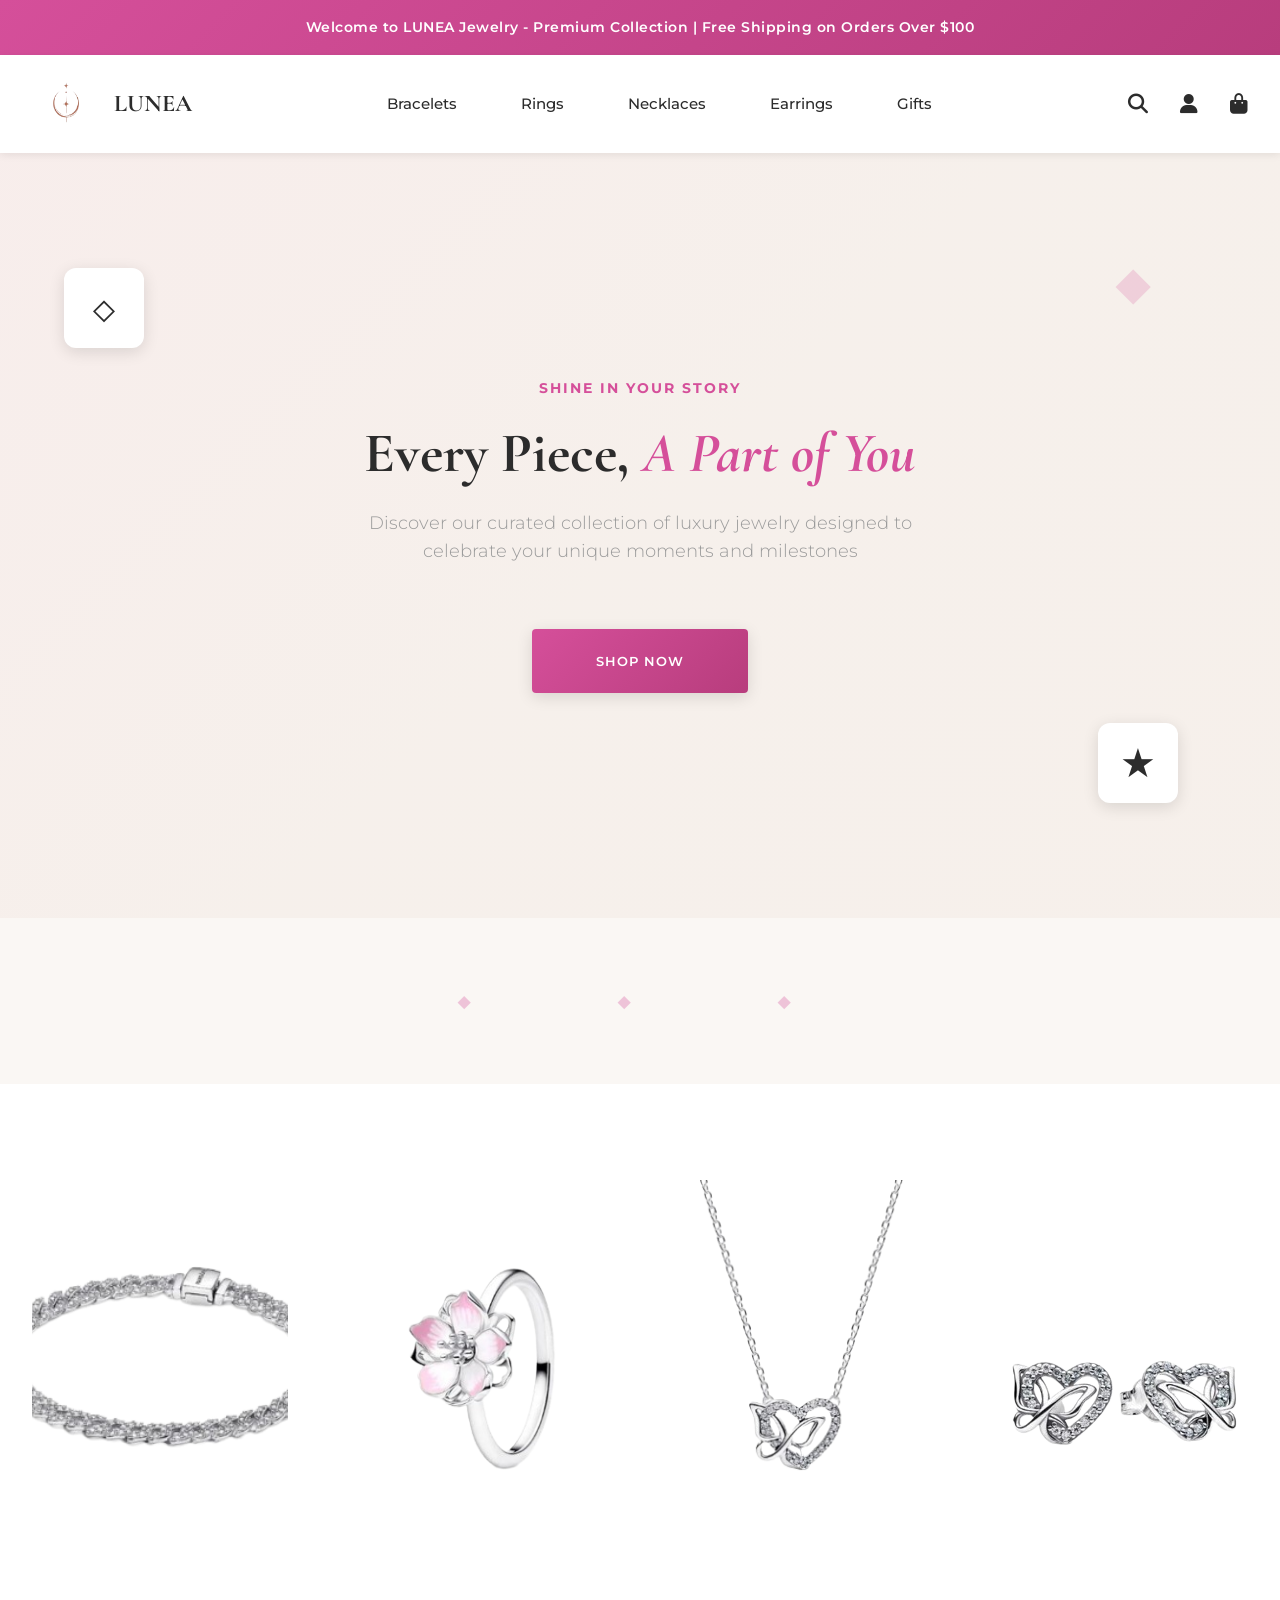
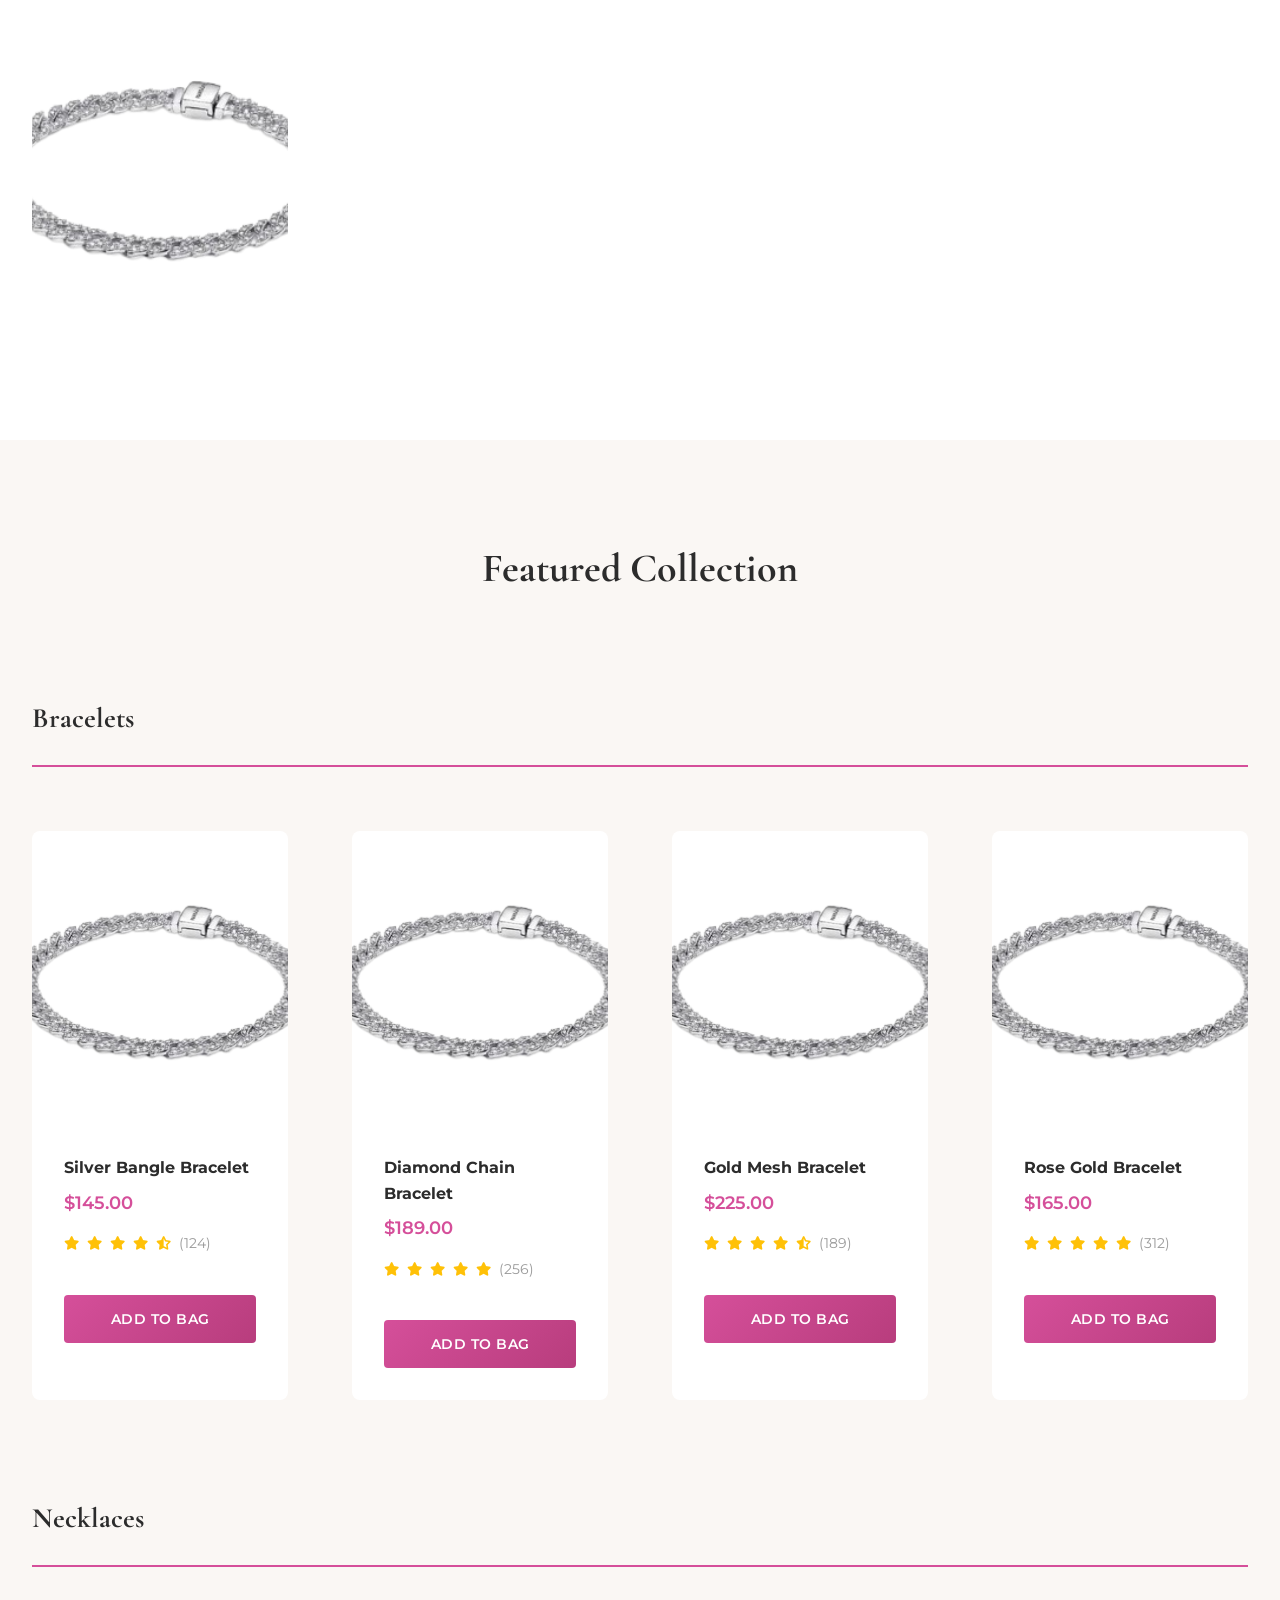
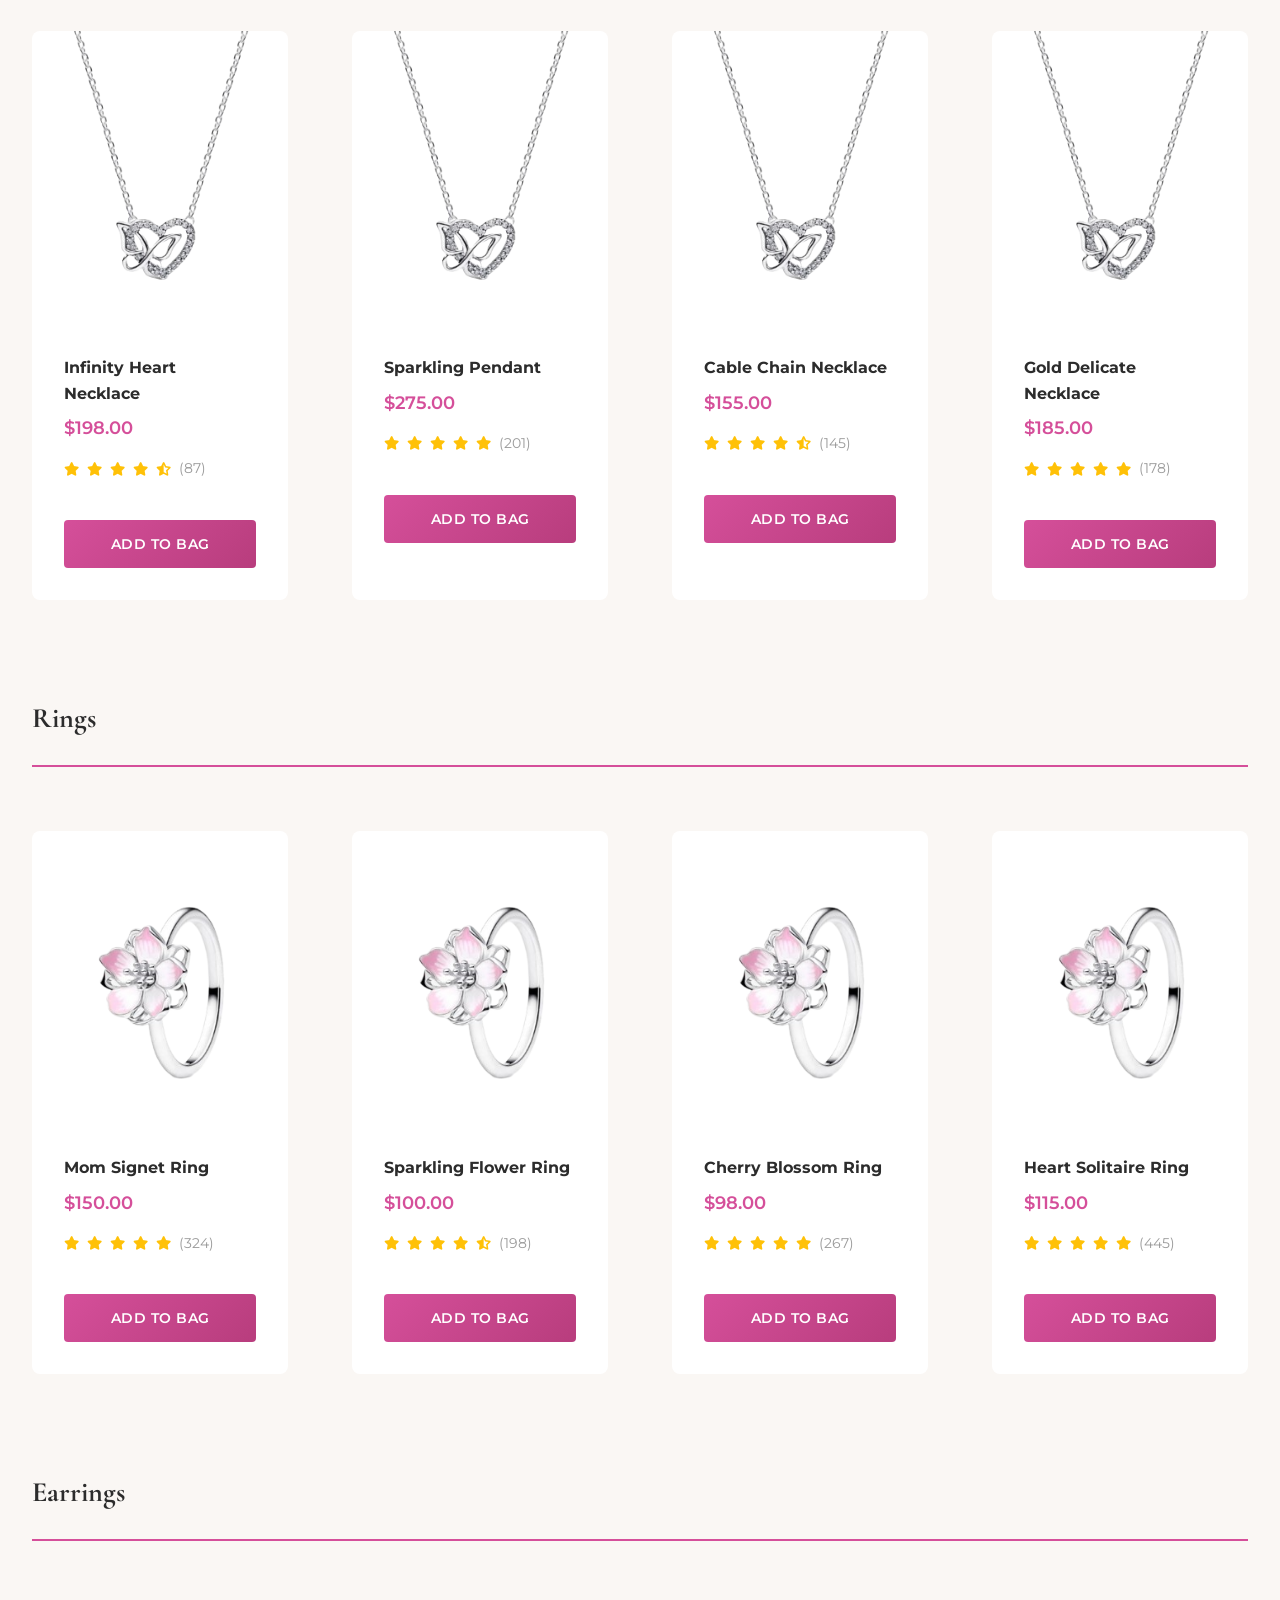
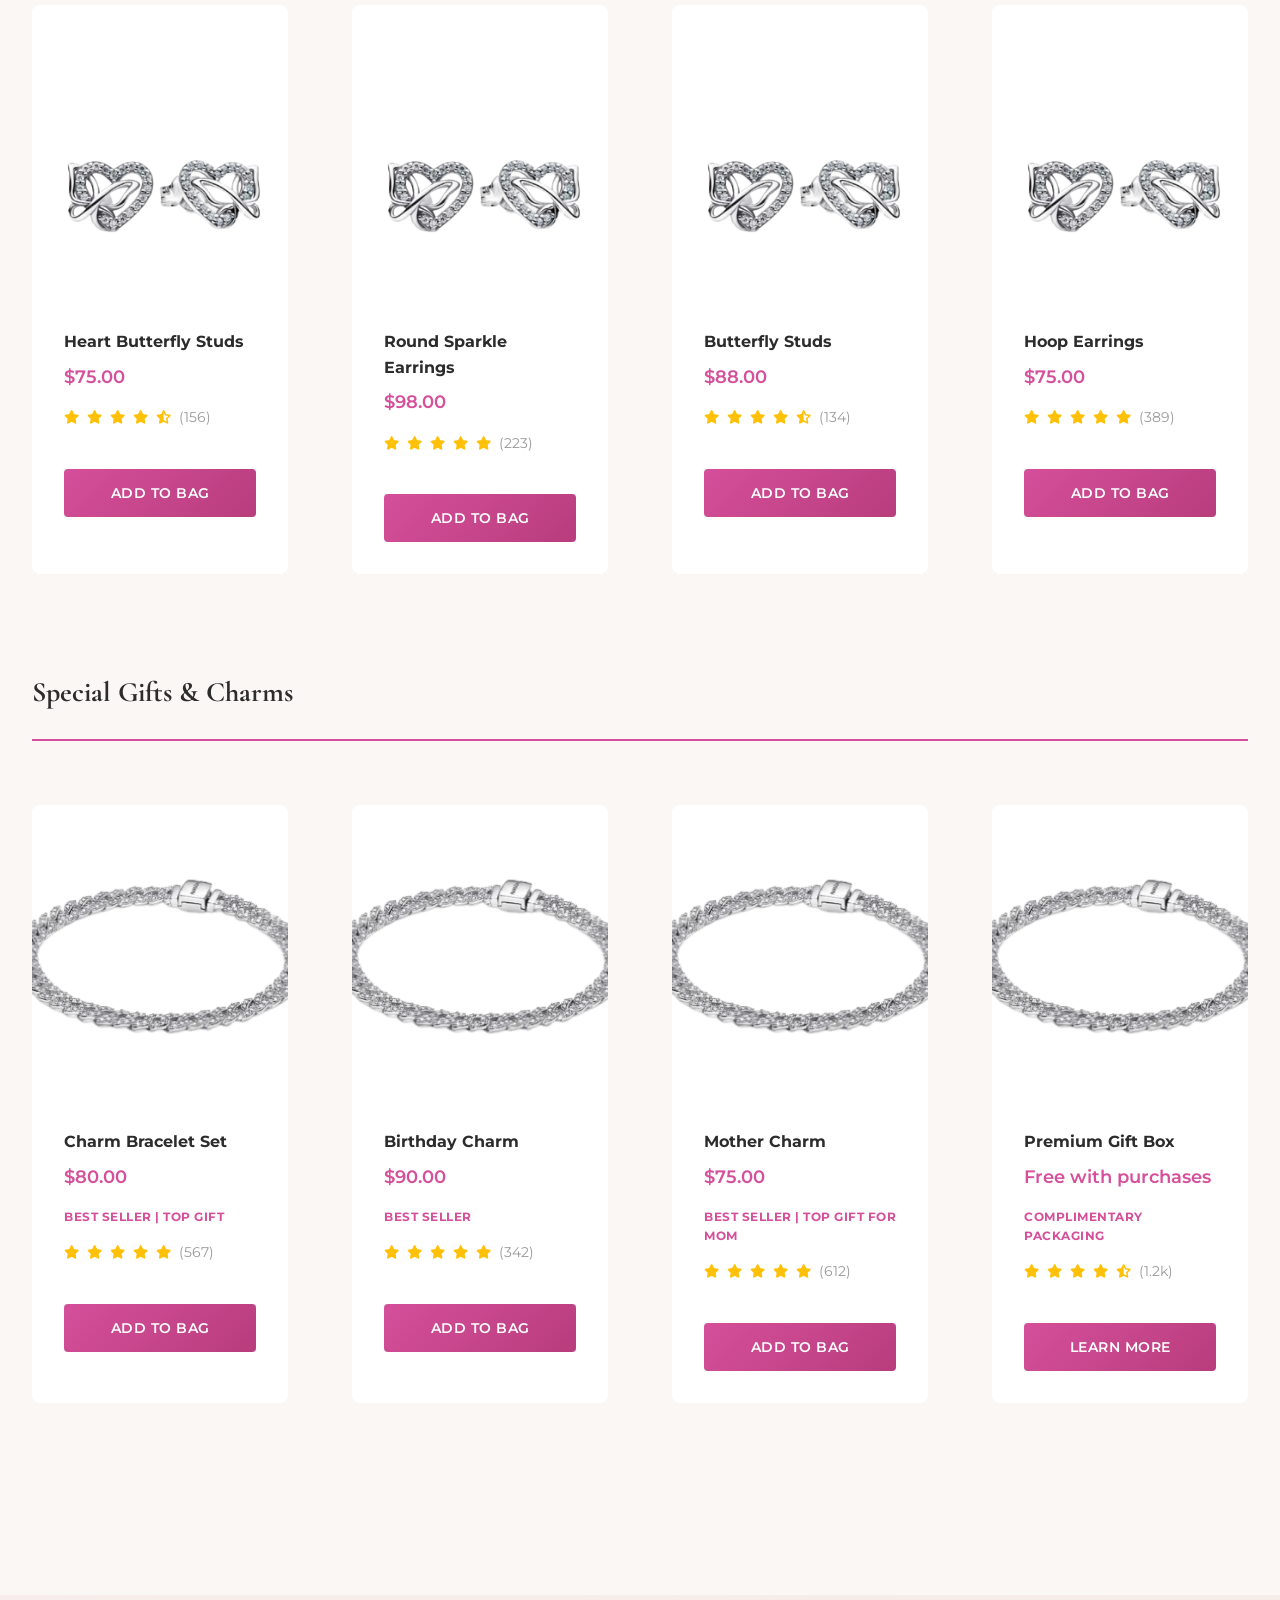
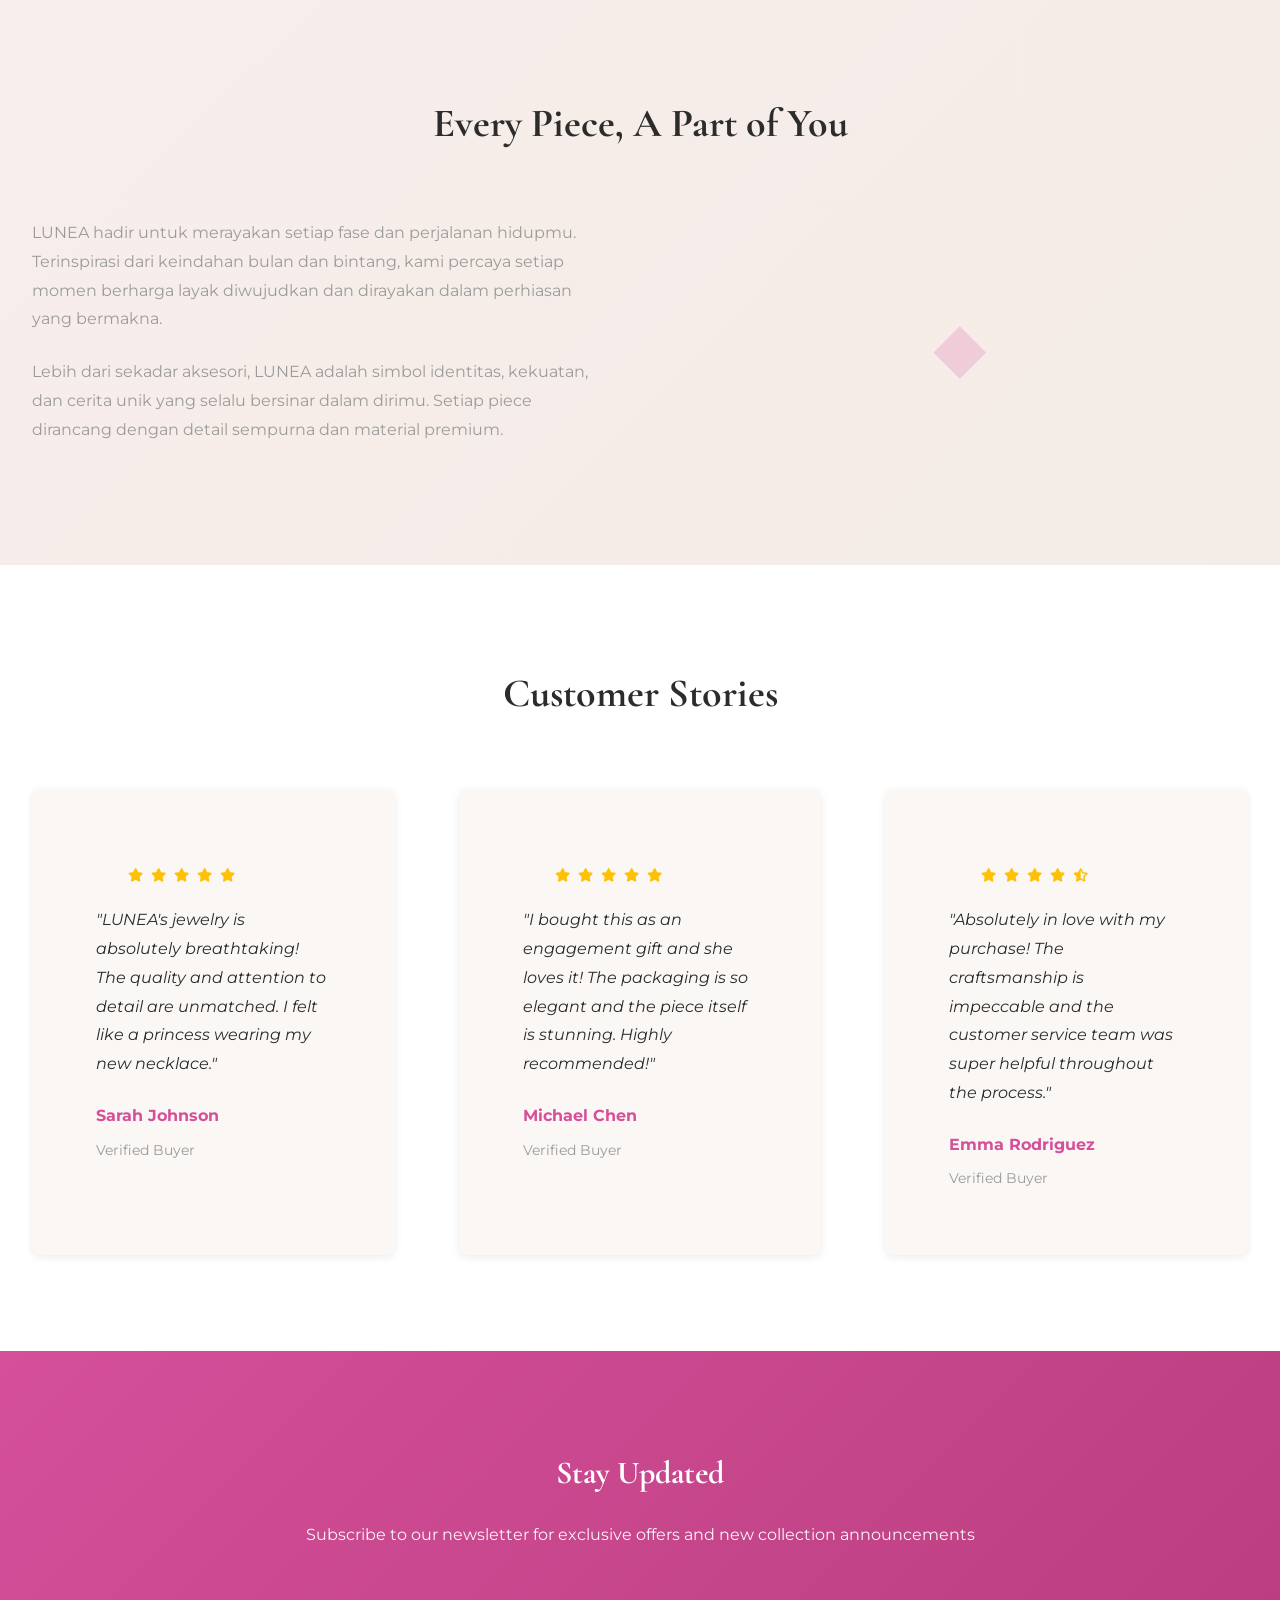
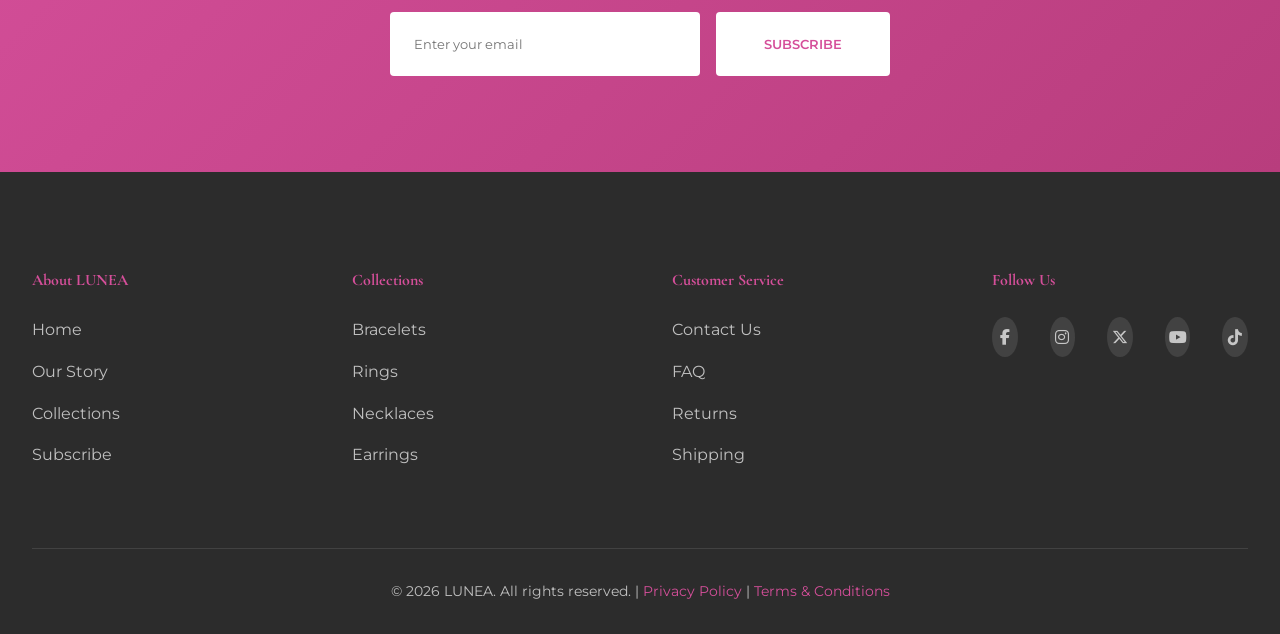
==== index.html @ 47da272c "Hi-fi 1" ====
<!DOCTYPE html>
<html lang="id">
<head>
    <meta charset="UTF-8">
    <meta name="viewport" content="width=device-width, initial-scale=1.0">
    <title>LUNEA Jewelry — Shine In Your Story</title>
    <meta name="description" content="LUNEA Jewelry - Luxury jewelry collection featuring bracelets, rings, necklaces, earrings, and gifts">
    
    <!-- Google Fonts -->
    <link rel="preconnect" href="https://fonts.googleapis.com">
    <link rel="preconnect" href="https://fonts.gstatic.com" crossorigin>
    <link href="https://fonts.googleapis.com/css2?family=Cormorant+Garamond:ital,wght@0,300;0,400;0,500;0,600;1,300;1,400&family=Montserrat:wght@300;400;500;600&display=swap" rel="stylesheet">
    
    <!-- Font Awesome Icons -->
    <link rel="stylesheet" href="https://cdnjs.cloudflare.com/ajax/libs/font-awesome/6.4.0/css/all.min.css">
    
    <!-- Main CSS -->
    <link rel="stylesheet" href="src/css/styles-advanced.css">
</head>
<body>
    <!-- ========== ANNOUNCEMENT BAR ========== -->
    <div class="announcement">
        <p>Welcome to LUNEA Jewelry - Premium Collection | Free Shipping on Orders Over $100</p>
    </div>

    <!-- ========== NAVIGATION ========== -->
    <nav class="navbar" id="navbar">
        <div class="navbar-container">
            <!-- Logo -->
            <div class="logo">
                <img src="src/assets/images/logo.png" alt="LUNEA Logo" style="height: 50px; width: auto;">
                <span>LUNEA</span>
            </div>

            <!-- Desktop Navigation -->
            <div class="nav-links">
                <a href="#bracelets">Bracelets</a>
                <a href="#rings">Rings</a>
                <a href="#necklaces">Necklaces</a>
                <a href="#earrings">Earrings</a>
                <a href="#gifts">Gifts</a>
            </div>

            <!-- Nav Icons -->
            <div class="nav-icons">
                <button class="icon-btn" title="Search"><i class="fas fa-search"></i></button>
                <button class="icon-btn" title="Account"><i class="fas fa-user"></i></button>
                <button class="icon-btn" title="Cart"><i class="fas fa-shopping-bag"></i></button>
            </div>

            <!-- Mobile Hamburger -->
            <button class="hamburger" id="hamburger">
                <span></span>
                <span></span>
                <span></span>
            </button>
        </div>
    </nav>

    <!-- Mobile Menu -->
    <nav class="mobile-menu" id="mobileMenu">
        <a href="#bracelets" class="mobile-link">
            Bracelets
            <span class="plus">+</span>
        </a>
        <a href="#rings" class="mobile-link">
            Rings
            <span class="plus">+</span>
        </a>
        <a href="#necklaces" class="mobile-link">
            Necklaces
            <span class="plus">+</span>
        </a>
        <a href="#earrings" class="mobile-link">
            Earrings
            <span class="plus">+</span>
        </a>
        <a href="#gifts" class="mobile-link">
            Gifts
            <span class="plus">+</span>
        </a>
    </nav>

    <!-- ========== HERO SECTION ========== -->
    <section class="hero" id="home">
        <div class="hero-bg"></div>
        
        <div class="hero-ornament">◆</div>
        
        <div class="hero-card hero-card-1">
            <div class="jewelry-icon">◇</div>
        </div>
        <div class="hero-card hero-card-2">
            <div class="jewelry-icon">★</div>
        </div>

        <div class="hero-content">
            <div class="hero-label">Shine In Your Story</div>
            <h1 class="hero-title">
                Every Piece, <em>A Part of You</em>
            </h1>
            <p class="hero-subtitle">
                Discover our curated collection of luxury jewelry designed to celebrate your unique moments and milestones
            </p>
            <button class="btn btn-hero" onclick="document.getElementById('featured').scrollIntoView({behavior: 'smooth'})">
                SHOP NOW
            </button>
        </div>
    </section>

    <div class="ornament-divider" aria-hidden="true">◆ &nbsp; ◆ &nbsp; ◆</div>

    <!-- ========== CATEGORIES SECTION ========== -->
    <section class="categories" id="categories">
        <div class="container">
            <div class="categories-grid">
                <!-- Bracelets -->
                <div class="category-card" id="bracelets">
                    <div class="category-image">
                        <img src="src/assets/images/bracelet.png" alt="Bracelets">
                    </div>
                    <div class="category-content">
                        <h2>Bracelets</h2>
                        <p>Elegant wrist jewelry</p>
                    </div>
                </div>

                <!-- Rings -->
                <div class="category-card" id="rings">
                    <div class="category-image">
                        <img src="src/assets/images/ring.png" alt="Rings">
                    </div>
                    <div class="category-content">
                        <h2>Rings</h2>
                        <p>Timeless finger jewelry</p>
                    </div>
                </div>

                <!-- Necklaces -->
                <div class="category-card" id="necklaces">
                    <div class="category-image">
                        <img src="src/assets/images/necklace.png" alt="Necklaces">
                    </div>
                    <div class="category-content">
                        <h2>Necklaces</h2>
                        <p>Statement neck pieces</p>
                    </div>
                </div>

                <!-- Earrings -->
                <div class="category-card" id="earrings">
                    <div class="category-image">
                        <img src="src/assets/images/earring.png" alt="Earrings">
                    </div>
                    <div class="category-content">
                        <h2>Earrings</h2>
                        <p>Delicate ear adornments</p>
                    </div>
                </div>

                <!-- Gifts -->
                <div class="category-card" id="gifts">
                    <div class="category-image">
                        <img src="src/assets/images/bracelet.png" alt="Gifts">
                    </div>
                    <div class="category-content">
                        <h2>Gifts</h2>
                        <p>Premium packaging</p>
                    </div>
                </div>
            </div>
        </div>
    </section>

    <!-- ========== FEATURED PRODUCTS ========== -->
    <section class="featured" id="featured">
        <div class="container">
            <h2 class="section-heading">Featured Collection</h2>

            <!-- Bracelets Grid -->
            <h3 class="collection-title">Bracelets</h3>
            <div class="products-grid">
                <div class="product-card">
                    <div class="product-image">
                        <img src="src/assets/images/bracelet.png" alt="Silver Bangle Bracelet">
                        <div class="product-overlay">
                            <button class="btn-overlay">Quick View</button>
                        </div>
                    </div>
                    <h3>Silver Bangle Bracelet</h3>
                    <p class="price">$145.00</p>
                    <div class="rating">
                        <i class="fas fa-star"></i>
                        <i class="fas fa-star"></i>
                        <i class="fas fa-star"></i>
                        <i class="fas fa-star"></i>
                        <i class="fas fa-star-half-alt"></i>
                        <span>(124)</span>
                    </div>
                    <button class="btn-add">Add to Bag</button>
                </div>

                <div class="product-card">
                    <div class="product-image">
                        <img src="src/assets/images/bracelet.png" alt="Diamond Chain Bracelet">
                        <div class="product-overlay">
                            <button class="btn-overlay">Quick View</button>
                        </div>
                    </div>
                    <h3>Diamond Chain Bracelet</h3>
                    <p class="price">$189.00</p>
                    <div class="rating">
                        <i class="fas fa-star"></i>
                        <i class="fas fa-star"></i>
                        <i class="fas fa-star"></i>
                        <i class="fas fa-star"></i>
                        <i class="fas fa-star"></i>
                        <span>(256)</span>
                    </div>
                    <button class="btn-add">Add to Bag</button>
                </div>

                <div class="product-card">
                    <div class="product-image">
                        <img src="src/assets/images/bracelet.png" alt="Gold Mesh Bracelet">
                        <div class="product-overlay">
                            <button class="btn-overlay">Quick View</button>
                        </div>
                    </div>
                    <h3>Gold Mesh Bracelet</h3>
                    <p class="price">$225.00</p>
                    <div class="rating">
                        <i class="fas fa-star"></i>
                        <i class="fas fa-star"></i>
                        <i class="fas fa-star"></i>
                        <i class="fas fa-star"></i>
                        <i class="fas fa-star-half-alt"></i>
                        <span>(189)</span>
                    </div>
                    <button class="btn-add">Add to Bag</button>
                </div>

                <div class="product-card">
                    <div class="product-image">
                        <img src="src/assets/images/bracelet.png" alt="Rose Gold Bracelet">
                        <div class="product-overlay">
                            <button class="btn-overlay">Quick View</button>
                        </div>
                    </div>
                    <h3>Rose Gold Bracelet</h3>
                    <p class="price">$165.00</p>
                    <div class="rating">
                        <i class="fas fa-star"></i>
                        <i class="fas fa-star"></i>
                        <i class="fas fa-star"></i>
                        <i class="fas fa-star"></i>
                        <i class="fas fa-star"></i>
                        <span>(312)</span>
                    </div>
                    <button class="btn-add">Add to Bag</button>
                </div>
            </div>

            <!-- Necklaces Grid -->
            <h3 class="collection-title">Necklaces</h3>
            <div class="products-grid">
                <div class="product-card">
                    <div class="product-image">
                        <img src="src/assets/images/necklace.png" alt="Infinity Heart Necklace">
                        <div class="product-overlay">
                            <button class="btn-overlay">Quick View</button>
                        </div>
                    </div>
                    <h3>Infinity Heart Necklace</h3>
                    <p class="price">$198.00</p>
                    <div class="rating">
                        <i class="fas fa-star"></i>
                        <i class="fas fa-star"></i>
                        <i class="fas fa-star"></i>
                        <i class="fas fa-star"></i>
                        <i class="fas fa-star-half-alt"></i>
                        <span>(87)</span>
                    </div>
                    <button class="btn-add">Add to Bag</button>
                </div>

                <div class="product-card">
                    <div class="product-image">
                        <img src="src/assets/images/necklace.png" alt="Sparkling Pendant Necklace">
                        <div class="product-overlay">
                            <button class="btn-overlay">Quick View</button>
                        </div>
                    </div>
                    <h3>Sparkling Pendant</h3>
                    <p class="price">$275.00</p>
                    <div class="rating">
                        <i class="fas fa-star"></i>
                        <i class="fas fa-star"></i>
                        <i class="fas fa-star"></i>
                        <i class="fas fa-star"></i>
                        <i class="fas fa-star"></i>
                        <span>(201)</span>
                    </div>
                    <button class="btn-add">Add to Bag</button>
                </div>

                <div class="product-card">
                    <div class="product-image">
                        <img src="src/assets/images/necklace.png" alt="Cable Chain Necklace">
                        <div class="product-overlay">
                            <button class="btn-overlay">Quick View</button>
                        </div>
                    </div>
                    <h3>Cable Chain Necklace</h3>
                    <p class="price">$155.00</p>
                    <div class="rating">
                        <i class="fas fa-star"></i>
                        <i class="fas fa-star"></i>
                        <i class="fas fa-star"></i>
                        <i class="fas fa-star"></i>
                        <i class="fas fa-star-half-alt"></i>
                        <span>(145)</span>
                    </div>
                    <button class="btn-add">Add to Bag</button>
                </div>

                <div class="product-card">
                    <div class="product-image">
                        <img src="src/assets/images/necklace.png" alt="Gold Delicate Necklace">
                        <div class="product-overlay">
                            <button class="btn-overlay">Quick View</button>
                        </div>
                    </div>
                    <h3>Gold Delicate Necklace</h3>
                    <p class="price">$185.00</p>
                    <div class="rating">
                        <i class="fas fa-star"></i>
                        <i class="fas fa-star"></i>
                        <i class="fas fa-star"></i>
                        <i class="fas fa-star"></i>
                        <i class="fas fa-star"></i>
                        <span>(178)</span>
                    </div>
                    <button class="btn-add">Add to Bag</button>
                </div>
            </div>

            <!-- Rings Grid -->
            <h3 class="collection-title">Rings</h3>
            <div class="products-grid">
                <div class="product-card">
                    <div class="product-image">
                        <img src="src/assets/images/ring.png" alt="Mom Signet Ring">
                        <div class="product-overlay">
                            <button class="btn-overlay">Quick View</button>
                        </div>
                    </div>
                    <h3>Mom Signet Ring</h3>
                    <p class="price">$150.00</p>
                    <div class="rating">
                        <i class="fas fa-star"></i>
                        <i class="fas fa-star"></i>
                        <i class="fas fa-star"></i>
                        <i class="fas fa-star"></i>
                        <i class="fas fa-star"></i>
                        <span>(324)</span>
                    </div>
                    <button class="btn-add">Add to Bag</button>
                </div>

                <div class="product-card">
                    <div class="product-image">
                        <img src="src/assets/images/ring.png" alt="Sparkling Flower Ring">
                        <div class="product-overlay">
                            <button class="btn-overlay">Quick View</button>
                        </div>
                    </div>
                    <h3>Sparkling Flower Ring</h3>
                    <p class="price">$100.00</p>
                    <div class="rating">
                        <i class="fas fa-star"></i>
                        <i class="fas fa-star"></i>
                        <i class="fas fa-star"></i>
                        <i class="fas fa-star"></i>
                        <i class="fas fa-star-half-alt"></i>
                        <span>(198)</span>
                    </div>
                    <button class="btn-add">Add to Bag</button>
                </div>

                <div class="product-card">
                    <div class="product-image">
                        <img src="src/assets/images/ring.png" alt="Cherry Blossom Ring">
                        <div class="product-overlay">
                            <button class="btn-overlay">Quick View</button>
                        </div>
                    </div>
                    <h3>Cherry Blossom Ring</h3>
                    <p class="price">$98.00</p>
                    <div class="rating">
                        <i class="fas fa-star"></i>
                        <i class="fas fa-star"></i>
                        <i class="fas fa-star"></i>
                        <i class="fas fa-star"></i>
                        <i class="fas fa-star"></i>
                        <span>(267)</span>
                    </div>
                    <button class="btn-add">Add to Bag</button>
                </div>

                <div class="product-card">
                    <div class="product-image">
                        <img src="src/assets/images/ring.png" alt="Heart Solitaire Ring">
                        <div class="product-overlay">
                            <button class="btn-overlay">Quick View</button>
                        </div>
                    </div>
                    <h3>Heart Solitaire Ring</h3>
                    <p class="price">$115.00</p>
                    <div class="rating">
                        <i class="fas fa-star"></i>
                        <i class="fas fa-star"></i>
                        <i class="fas fa-star"></i>
                        <i class="fas fa-star"></i>
                        <i class="fas fa-star"></i>
                        <span>(445)</span>
                    </div>
                    <button class="btn-add">Add to Bag</button>
                </div>
            </div>

            <!-- Earrings Grid -->
            <h3 class="collection-title">Earrings</h3>
            <div class="products-grid">
                <div class="product-card">
                    <div class="product-image">
                        <img src="src/assets/images/earring.png" alt="Heart Butterfly Studs">
                        <div class="product-overlay">
                            <button class="btn-overlay">Quick View</button>
                        </div>
                    </div>
                    <h3>Heart Butterfly Studs</h3>
                    <p class="price">$75.00</p>
                    <div class="rating">
                        <i class="fas fa-star"></i>
                        <i class="fas fa-star"></i>
                        <i class="fas fa-star"></i>
                        <i class="fas fa-star"></i>
                        <i class="fas fa-star-half-alt"></i>
                        <span>(156)</span>
                    </div>
                    <button class="btn-add">Add to Bag</button>
                </div>

                <div class="product-card">
                    <div class="product-image">
                        <img src="src/assets/images/earring.png" alt="Round Sparkle Earrings">
                        <div class="product-overlay">
                            <button class="btn-overlay">Quick View</button>
                        </div>
                    </div>
                    <h3>Round Sparkle Earrings</h3>
                    <p class="price">$98.00</p>
                    <div class="rating">
                        <i class="fas fa-star"></i>
                        <i class="fas fa-star"></i>
                        <i class="fas fa-star"></i>
                        <i class="fas fa-star"></i>
                        <i class="fas fa-star"></i>
                        <span>(223)</span>
                    </div>
                    <button class="btn-add">Add to Bag</button>
                </div>

                <div class="product-card">
                    <div class="product-image">
                        <img src="src/assets/images/earring.png" alt="Butterfly Studs">
                        <div class="product-overlay">
                            <button class="btn-overlay">Quick View</button>
                        </div>
                    </div>
                    <h3>Butterfly Studs</h3>
                    <p class="price">$88.00</p>
                    <div class="rating">
                        <i class="fas fa-star"></i>
                        <i class="fas fa-star"></i>
                        <i class="fas fa-star"></i>
                        <i class="fas fa-star"></i>
                        <i class="fas fa-star-half-alt"></i>
                        <span>(134)</span>
                    </div>
                    <button class="btn-add">Add to Bag</button>
                </div>

                <div class="product-card">
                    <div class="product-image">
                        <img src="src/assets/images/earring.png" alt="Hoop Earrings">
                        <div class="product-overlay">
                            <button class="btn-overlay">Quick View</button>
                        </div>
                    </div>
                    <h3>Hoop Earrings</h3>
                    <p class="price">$75.00</p>
                    <div class="rating">
                        <i class="fas fa-star"></i>
                        <i class="fas fa-star"></i>
                        <i class="fas fa-star"></i>
                        <i class="fas fa-star"></i>
                        <i class="fas fa-star"></i>
                        <span>(389)</span>
                    </div>
                    <button class="btn-add">Add to Bag</button>
                </div>
            </div>

            <!-- Gifts Grid -->
            <h3 class="collection-title">Special Gifts & Charms</h3>
            <div class="products-grid">
                <div class="product-card">
                    <div class="product-image">
                        <img src="src/assets/images/bracelet.png" alt="Charm Bracelet Set">
                        <div class="product-overlay">
                            <button class="btn-overlay">Quick View</button>
                        </div>
                    </div>
                    <h3>Charm Bracelet Set</h3>
                    <p class="price">$80.00</p>
                    <p class="tag">BEST SELLER | TOP GIFT</p>
                    <div class="rating">
                        <i class="fas fa-star"></i>
                        <i class="fas fa-star"></i>
                        <i class="fas fa-star"></i>
                        <i class="fas fa-star"></i>
                        <i class="fas fa-star"></i>
                        <span>(567)</span>
                    </div>
                    <button class="btn-add">Add to Bag</button>
                </div>

                <div class="product-card">
                    <div class="product-image">
                        <img src="src/assets/images/bracelet.png" alt="Birthday Charm">
                        <div class="product-overlay">
                            <button class="btn-overlay">Quick View</button>
                        </div>
                    </div>
                    <h3>Birthday Charm</h3>
                    <p class="price">$90.00</p>
                    <p class="tag">BEST SELLER</p>
                    <div class="rating">
                        <i class="fas fa-star"></i>
                        <i class="fas fa-star"></i>
                        <i class="fas fa-star"></i>
                        <i class="fas fa-star"></i>
                        <i class="fas fa-star"></i>
                        <span>(342)</span>
                    </div>
                    <button class="btn-add">Add to Bag</button>
                </div>

                <div class="product-card">
                    <div class="product-image">
                        <img src="src/assets/images/bracelet.png" alt="Mother Charm">
                        <div class="product-overlay">
                            <button class="btn-overlay">Quick View</button>
                        </div>
                    </div>
                    <h3>Mother Charm</h3>
                    <p class="price">$75.00</p>
                    <p class="tag">BEST SELLER | TOP GIFT FOR MOM</p>
                    <div class="rating">
                        <i class="fas fa-star"></i>
                        <i class="fas fa-star"></i>
                        <i class="fas fa-star"></i>
                        <i class="fas fa-star"></i>
                        <i class="fas fa-star"></i>
                        <span>(612)</span>
                    </div>
                    <button class="btn-add">Add to Bag</button>
                </div>

                <div class="product-card">
                    <div class="product-image">
                        <img src="src/assets/images/bracelet.png" alt="Premium Gift Box">
                        <div class="product-overlay">
                            <button class="btn-overlay">Quick View</button>
                        </div>
                    </div>
                    <h3>Premium Gift Box</h3>
                    <p class="price">Free with purchases</p>
                    <p class="tag">COMPLIMENTARY PACKAGING</p>
                    <div class="rating">
                        <i class="fas fa-star"></i>
                        <i class="fas fa-star"></i>
                        <i class="fas fa-star"></i>
                        <i class="fas fa-star"></i>
                        <i class="fas fa-star-half-alt"></i>
                        <span>(1.2k)</span>
                    </div>
                    <button class="btn-add">Learn More</button>
                </div>
            </div>
        </div>
    </section>

    <!-- ========== BRAND STORY ========== -->
    <section class="brand-story">
        <div class="container">
            <h2>Every Piece, A Part of You</h2>
            <div class="story-grid">
                <div class="story-text">
                    <p>LUNEA hadir untuk merayakan setiap fase dan perjalanan hidupmu. Terinspirasi dari keindahan bulan dan bintang, kami percaya setiap momen berharga layak diwujudkan dan dirayakan dalam perhiasan yang bermakna.</p>
                    <p>Lebih dari sekadar aksesori, LUNEA adalah simbol identitas, kekuatan, dan cerita unik yang selalu bersinar dalam dirimu. Setiap piece dirancang dengan detail sempurna dan material premium.</p>
                </div>
                <div class="story-visual">
                    <div class="ornament">◆</div>
                </div>
            </div>
        </div>
    </section>

    <!-- ========== TESTIMONIALS ========== -->
    <section class="testimonials">
        <div class="container">
            <h2>Customer Stories</h2>
            <div class="testimonials-grid">
                <div class="testimonial">
                    <div class="rating">
                        <i class="fas fa-star"></i>
                        <i class="fas fa-star"></i>
                        <i class="fas fa-star"></i>
                        <i class="fas fa-star"></i>
                        <i class="fas fa-star"></i>
                    </div>
                    <p>"LUNEA's jewelry is absolutely breathtaking! The quality and attention to detail are unmatched. I felt like a princess wearing my new necklace."</p>
                    <h4>Sarah Johnson</h4>
                    <span>Verified Buyer</span>
                </div>

                <div class="testimonial">
                    <div class="rating">
                        <i class="fas fa-star"></i>
                        <i class="fas fa-star"></i>
                        <i class="fas fa-star"></i>
                        <i class="fas fa-star"></i>
                        <i class="fas fa-star"></i>
                    </div>
                    <p>"I bought this as an engagement gift and she loves it! The packaging is so elegant and the piece itself is stunning. Highly recommended!"</p>
                    <h4>Michael Chen</h4>
                    <span>Verified Buyer</span>
                </div>

                <div class="testimonial">
                    <div class="rating">
                        <i class="fas fa-star"></i>
                        <i class="fas fa-star"></i>
                        <i class="fas fa-star"></i>
                        <i class="fas fa-star"></i>
                        <i class="fas fa-star-half-alt"></i>
                    </div>
                    <p>"Absolutely in love with my purchase! The craftsmanship is impeccable and the customer service team was super helpful throughout the process."</p>
                    <h4>Emma Rodriguez</h4>
                    <span>Verified Buyer</span>
                </div>
            </div>
        </div>
    </section>

    <!-- ========== NEWSLETTER ========== -->
    <section class="newsletter" id="newsletter">
        <div class="container">
            <h2>Stay Updated</h2>
            <p>Subscribe to our newsletter for exclusive offers and new collection announcements</p>
            <form class="newsletter-form" id="newsletterForm">
                <input type="email" placeholder="Enter your email" required>
                <button type="submit" class="btn btn-newsletter">Subscribe</button>
            </form>
        </div>
    </section>

    <!-- ========== FOOTER ========== -->
    <footer>
        <div class="container">
            <div class="footer-grid">
                <div class="footer-col">
                    <h4>About LUNEA</h4>
                    <ul>
                        <li><a href="#home">Home</a></li>
                        <li><a href="#story">Our Story</a></li>
                        <li><a href="#featured">Collections</a></li>
                        <li><a href="#newsletter">Subscribe</a></li>
                    </ul>
                </div>

                <div class="footer-col">
                    <h4>Collections</h4>
                    <ul>
                        <li><a href="#bracelets">Bracelets</a></li>
                        <li><a href="#rings">Rings</a></li>
                        <li><a href="#necklaces">Necklaces</a></li>
                        <li><a href="#earrings">Earrings</a></li>
                    </ul>
                </div>

                <div class="footer-col">
                    <h4>Customer Service</h4>
                    <ul>
                        <li><a href="#">Contact Us</a></li>
                        <li><a href="#">FAQ</a></li>
                        <li><a href="#">Returns</a></li>
                        <li><a href="#">Shipping</a></li>
                    </ul>
                </div>

                <div class="footer-col">
                    <h4>Follow Us</h4>
                    <div class="social-links">
                        <a href="https://facebook.com" target="_blank" title="Facebook"><i class="fab fa-facebook-f"></i></a>
                        <a href="https://instagram.com" target="_blank" title="Instagram"><i class="fab fa-instagram"></i></a>
                        <a href="https://twitter.com" target="_blank" title="Twitter"><i class="fab fa-x-twitter"></i></a>
                        <a href="https://youtube.com" target="_blank" title="YouTube"><i class="fab fa-youtube"></i></a>
                        <a href="https://tiktok.com" target="_blank" title="TikTok"><i class="fab fa-tiktok"></i></a>
                    </div>
                </div>
            </div>

            <div class="footer-bottom">
                <p>&copy; 2026 LUNEA. All rights reserved. | <a href="#">Privacy Policy</a> | <a href="#">Terms & Conditions</a></p>
            </div>
        </div>
    </footer>

    <!-- Toast Notification -->
    <div class="toast" id="toast"></div>

    <!-- JavaScript -->
    <script src="src/js/main-advanced.js"></script>
</body>
</html>
---- src/css/styles-advanced.css ----
/* ============================================================
   LUNEA JEWELRY - ADVANCED RESPONSIVE STYLES
   Modern Luxury E-Commerce Design
   ============================================================ */

/* ========== CSS VARIABLES ========== */
:root {
    /* Colors - LUNEA Brand */
    --rose: #D54F9A;
    --rose-light: #F2D7D8;
    --rose-dark: #B83D7D;
    --beige: #E6D4C8;
    --charcoal: #2C2C2C;
    --light: #FAF7F4;
    --white: #FFFFFF;
    --gray: #9B9B9B;
    --gray-light: #E8E8E8;
    
    /* Typography */
    --font-serif: 'Cormorant Garamond', serif;
    --font-sans: 'Montserrat', sans-serif;
    
    /* Spacing */
    --spacing-xs: 0.5rem;
    --spacing-sm: 1rem;
    --spacing-md: 1.5rem;
    --spacing-lg: 2rem;
    --spacing-xl: 3rem;
    --spacing-2xl: 4rem;
    --spacing-3xl: 6rem;
    
    /* Shadows */
    --shadow-sm: 0 2px 8px rgba(0,0,0,0.08);
    --shadow-md: 0 4px 16px rgba(0,0,0,0.12);
    --shadow-lg: 0 8px 24px rgba(0,0,0,0.15);
    
    /* Transitions */
    --transition: 0.3s ease-out;
}

/* ========== RESET & BASE ========== */
*, *::before, *::after {
    box-sizing: border-box;
    margin: 0;
    padding: 0;
}

html {
    scroll-behavior: smooth;
}

body {
    font-family: var(--font-sans);
    color: var(--charcoal);
    background: var(--light);
    line-height: 1.6;
}

img {
    display: block;
    width: 100%;
    height: 100%;
    object-fit: cover;
}

a {
    text-decoration: none;
    color: inherit;
    transition: color var(--transition);
}

ul {
    list-style: none;
}

button {
    cursor: pointer;
    border: none;
    font-family: inherit;
}

/* ========== ANNOUNCEMENT BAR ========== */
.announcement {
    background: linear-gradient(135deg, var(--rose) 0%, var(--rose-dark) 100%);
    color: var(--white);
    text-align: center;
    padding: var(--spacing-sm);
    font-size: 0.9rem;
    font-weight: 600;
    letter-spacing: 0.5px;
}

/* ========== NAVIGATION ========== */
.navbar {
    background: var(--white);
    box-shadow: var(--shadow-sm);
    position: sticky;
    top: 0;
    z-index: 1000;
    padding: var(--spacing-md) 0;
}

.navbar.scrolled {
    box-shadow: var(--shadow-md);
}

.navbar-container {
    max-width: 1400px;
    margin: 0 auto;
    padding: 0 var(--spacing-lg);
    display: flex;
    justify-content: space-between;
    align-items: center;
}

/* Logo */
.logo {
    display: flex;
    align-items: center;
    gap: var(--spacing-sm);
    font-family: var(--font-serif);
    font-size: 1.5rem;
    font-weight: 700;
    color: var(--charcoal);
}

.logo-icon {
    width: 32px;
    height: 32px;
    color: var(--rose);
}

/* Desktop Nav */
.nav-links {
    display: flex;
    gap: var(--spacing-2xl);
}

.nav-links a {
    font-size: 0.95rem;
    font-weight: 500;
    color: var(--charcoal);
    position: relative;
}

.nav-links a::after {
    content: '';
    position: absolute;
    bottom: -5px;
    left: 0;
    width: 0;
    height: 2px;
    background: var(--rose);
    transition: width var(--transition);
}

.nav-links a:hover {
    color: var(--rose-dark);
}

.nav-links a:hover::after {
    width: 100%;
}

/* Icons */
.nav-icons {
    display: flex;
    gap: var(--spacing-lg);
}

.icon-btn {
    background: none;
    color: var(--charcoal);
    font-size: 1.25rem;
    transition: color var(--transition);
}

.icon-btn:hover {
    color: var(--rose-dark);
}

/* Hamburger */
.hamburger {
    display: none;
    flex-direction: column;
    background: none;
    gap: 6px;
    width: 24px;
}

.hamburger span {
    width: 24px;
    height: 2px;
    background: var(--charcoal);
    transition: all var(--transition);
}

.hamburger.open span:nth-child(1) {
    transform: translateY(6.5px) rotate(45deg);
}

.hamburger.open span:nth-child(2) {
    opacity: 0;
}

.hamburger.open span:nth-child(3) {
    transform: translateY(-6.5px) rotate(-45deg);
}

/* Mobile Menu */
.mobile-menu {
    display: none;
    position: fixed;
    top: 60px;
    right: 0;
    width: 250px;
    background: var(--white);
    box-shadow: var(--shadow-lg);
    flex-direction: column;
    gap: 0;
    transform: translateX(100%);
    transition: transform var(--transition);
    z-index: 999;
}

.mobile-menu.open {
    transform: translateX(0);
}

.mobile-link {
    display: flex;
    justify-content: space-between;
    padding: var(--spacing-md) var(--spacing-lg);
    border-bottom: 1px solid var(--gray-light);
    font-weight: 500;
    transition: background var(--transition);
}

.mobile-link:hover {
    background: var(--rose-light);
    color: var(--rose-dark);
}

.plus {
    font-size: 1.5rem;
    color: var(--rose);
}

/* ========== HERO SECTION ========== */
.hero {
    position: relative;
    min-height: 85vh;
    display: flex;
    align-items: center;
    justify-content: center;
    overflow: hidden;
    padding: var(--spacing-2xl) var(--spacing-lg);
}

.hero-bg {
    position: absolute;
    inset: 0;
    background: linear-gradient(135deg, 
        rgba(242, 215, 216, 0.3) 0%,
        rgba(230, 212, 200, 0.2) 50%,
        rgba(212, 175, 154, 0.1) 100%);
    z-index: 0;
}

.hero-ornament {
    position: absolute;
    top: 10%;
    right: 10%;
    font-size: 4rem;
    color: var(--rose);
    opacity: 0.2;
    animation: float 6s ease-in-out infinite;
}

/* Floating Cards */
.hero-card {
    position: absolute;
    width: 80px;
    height: 80px;
    background: var(--white);
    border-radius: 12px;
    box-shadow: var(--shadow-md);
    display: flex;
    align-items: center;
    justify-content: center;
    animation: floatCard 4s ease-in-out infinite;
}

.hero-card-1 {
    top: 15%;
    left: 5%;
    animation-delay: 0s;
}

.hero-card-2 {
    bottom: 15%;
    right: 8%;
    animation-delay: 1s;
}

.jewelry-icon {
    font-size: 2.5rem;
}

@keyframes floatCard {
    0%, 100% { transform: translateY(0px); }
    50% { transform: translateY(-20px); }
}

@keyframes float {
    0%, 100% { transform: rotate(0deg); }
    50% { transform: rotate(10deg); }
}

.hero-content {
    position: relative;
    z-index: 1;
    text-align: center;
    max-width: 600px;
    animation: fadeInUp 0.8s ease-out;
}

@keyframes fadeInUp {
    from {
        opacity: 0;
        transform: translateY(30px);
    }
    to {
        opacity: 1;
        transform: translateY(0);
    }
}

.hero-label {
    font-size: 0.85rem;
    font-weight: 700;
    letter-spacing: 2px;
    text-transform: uppercase;
    color: var(--rose);
    margin-bottom: var(--spacing-md);
}

.hero-title {
    font-family: var(--font-serif);
    font-size: 3.5rem;
    font-weight: 700;
    color: var(--charcoal);
    margin-bottom: var(--spacing-md);
    line-height: 1.1;
}

.hero-title em {
    font-style: italic;
    color: var(--rose);
}

.hero-subtitle {
    font-size: 1.1rem;
    color: var(--gray);
    margin-bottom: var(--spacing-2xl);
    font-weight: 300;
}

.btn-hero {
    background: linear-gradient(135deg, var(--rose) 0%, var(--rose-dark) 100%);
    color: var(--white);
    padding: var(--spacing-md) var(--spacing-2xl);
    border-radius: 4px;
    font-weight: 600;
    text-transform: uppercase;
    letter-spacing: 1px;
    box-shadow: var(--shadow-md);
    transition: all var(--transition);
}

.btn-hero:hover {
    transform: translateY(-3px);
    box-shadow: var(--shadow-lg);
}

/* Divider */
.ornament-divider {
    text-align: center;
    font-size: 1.5rem;
    color: var(--rose);
    opacity: 0.3;
    padding: var(--spacing-2xl);
    letter-spacing: var(--spacing-lg);
}

/* ========== CONTAINER ========== */
.container {
    max-width: 1400px;
    margin: 0 auto;
    padding: 0 var(--spacing-lg);
}

/* ========== CATEGORIES ========== */
.categories {
    background: var(--white);
    padding: var(--spacing-3xl) 0;
}

.categories-grid {
    display: grid;
    grid-template-columns: repeat(auto-fit, minmax(250px, 1fr));
    gap: var(--spacing-2xl);
}

.category-card {
    position: relative;
    overflow: hidden;
    border-radius: 8px;
    height: 350px;
    cursor: pointer;
}

.category-image {
    width: 100%;
    height: 100%;
    overflow: hidden;
}

.category-image img {
    transition: transform 0.5s ease-out;
}

.category-card:hover .category-image img {
    transform: scale(1.1);
}

.category-content {
    position: absolute;
    inset: 0;
    background: linear-gradient(135deg, rgba(213, 79, 154, 0.85) 0%, rgba(212, 175, 154, 0.85) 100%);
    display: flex;
    flex-direction: column;
    justify-content: flex-end;
    padding: var(--spacing-2xl);
    color: var(--white);
    opacity: 0;
    transition: opacity var(--transition);
}

.category-card:hover .category-content {
    opacity: 1;
}

.category-content h2 {
    font-family: var(--font-serif);
    font-size: 2rem;
    margin-bottom: var(--spacing-sm);
}

.category-content p {
    font-size: 0.95rem;
    opacity: 0.95;
    margin: 0;
}

/* ========== FEATURED PRODUCTS ========== */
.featured {
    background: var(--light);
    padding: var(--spacing-3xl) 0;
}

.section-heading {
    font-family: var(--font-serif);
    font-size: 2.5rem;
    text-align: center;
    margin-bottom: var(--spacing-3xl);
    color: var(--charcoal);
}

.collection-title {
    font-family: var(--font-serif);
    font-size: 1.75rem;
    margin: var(--spacing-2xl) 0 var(--spacing-2xl);
    color: var(--charcoal);
    border-bottom: 2px solid var(--rose);
    padding-bottom: var(--spacing-md);
}

.products-grid {
    display: grid;
    grid-template-columns: repeat(auto-fill, minmax(250px, 1fr));
    gap: var(--spacing-2xl);
    margin-bottom: var(--spacing-3xl);
}

/* Product Card */
.product-card {
    background: var(--white);
    border-radius: 8px;
    overflow: hidden;
    transition: all var(--transition);
}

.product-card:hover {
    transform: translateY(-8px);
    box-shadow: var(--shadow-lg);
}

.product-image {
    position: relative;
    overflow: hidden;
    height: 300px;
}

.product-image img {
    transition: transform 0.5s ease-out;
}

.product-card:hover .product-image img {
    transform: scale(1.08);
}

.product-overlay {
    position: absolute;
    inset: 0;
    background: rgba(0, 0, 0, 0.5);
    display: flex;
    align-items: center;
    justify-content: center;
    opacity: 0;
    transition: opacity var(--transition);
}

.product-card:hover .product-overlay {
    opacity: 1;
}

.btn-overlay {
    background: var(--white);
    color: var(--rose);
    padding: var(--spacing-sm) var(--spacing-xl);
    border-radius: 4px;
    font-weight: 600;
    transition: all var(--transition);
}

.btn-overlay:hover {
    background: var(--rose);
    color: var(--white);
}

/* Product Info */
.product-card h3 {
    font-size: 1rem;
    padding: var(--spacing-md) var(--spacing-lg) var(--spacing-xs);
    color: var(--charcoal);
}

.price {
    font-size: 1.1rem;
    color: var(--rose);
    font-weight: 600;
    padding: 0 var(--spacing-lg);
}

.tag {
    font-size: 0.75rem;
    color: var(--rose);
    font-weight: 700;
    text-transform: uppercase;
    letter-spacing: 0.5px;
    padding: 0 var(--spacing-lg);
    margin: var(--spacing-sm) 0;
}

.rating {
    display: flex;
    align-items: center;
    gap: var(--spacing-xs);
    font-size: 0.85rem;
    color: var(--gray);
    padding: 0 var(--spacing-lg);
    margin: var(--spacing-sm) 0;
}

.rating i {
    color: #FFC107;
}

.btn-add {
    width: calc(100% - var(--spacing-2xl));
    margin: var(--spacing-md) var(--spacing-lg) var(--spacing-lg);
    padding: var(--spacing-sm);
    background: linear-gradient(135deg, var(--rose) 0%, var(--rose-dark) 100%);
    color: var(--white);
    border-radius: 4px;
    font-weight: 600;
    text-transform: uppercase;
    font-size: 0.85rem;
    letter-spacing: 0.5px;
    transition: all var(--transition);
}

.btn-add:hover {
    transform: translateY(-2px);
    box-shadow: var(--shadow-md);
}

/* ========== BRAND STORY ========== */
.brand-story {
    background: linear-gradient(135deg, rgba(242, 215, 216, 0.3) 0%, rgba(230, 212, 200, 0.3) 100%);
    padding: var(--spacing-3xl) 0;
}

.brand-story h2 {
    font-family: var(--font-serif);
    font-size: 2.5rem;
    text-align: center;
    margin-bottom: var(--spacing-2xl);
}

.story-grid {
    display: grid;
    grid-template-columns: 1fr 1fr;
    gap: var(--spacing-2xl);
    align-items: center;
}

.story-text p {
    font-size: 1rem;
    line-height: 1.8;
    color: var(--gray);
    margin-bottom: var(--spacing-md);
}

.story-visual {
    display: flex;
    justify-content: center;
}

.ornament {
    font-size: 6rem;
    color: var(--rose);
    opacity: 0.2;
    animation: float 4s ease-in-out infinite;
}

/* ========== TESTIMONIALS ========== */
.testimonials {
    background: var(--white);
    padding: var(--spacing-3xl) 0;
}

.testimonials h2 {
    font-family: var(--font-serif);
    font-size: 2.5rem;
    text-align: center;
    margin-bottom: var(--spacing-2xl);
}

.testimonials-grid {
    display: grid;
    grid-template-columns: repeat(auto-fit, minmax(300px, 1fr));
    gap: var(--spacing-2xl);
}

.testimonial {
    background: var(--light);
    padding: var(--spacing-2xl);
    border-radius: 8px;
    box-shadow: var(--shadow-sm);
    transition: all var(--transition);
}

.testimonial:hover {
    transform: translateY(-5px);
    box-shadow: var(--shadow-md);
}

.testimonial .rating {
    margin-bottom: var(--spacing-md);
}

.testimonial p {
    font-style: italic;
    color: var(--charcoal);
    margin-bottom: var(--spacing-md);
    line-height: 1.8;
}

.testimonial h4 {
    font-size: 1rem;
    margin-bottom: var(--spacing-xs);
    color: var(--rose);
}

.testimonial span {
    font-size: 0.85rem;
    color: var(--gray);
}

/* ========== NEWSLETTER ========== */
.newsletter {
    background: linear-gradient(135deg, var(--rose) 0%, var(--rose-dark) 100%);
    color: var(--white);
    padding: var(--spacing-3xl) var(--spacing-lg);
    text-align: center;
}

.newsletter h2 {
    font-family: var(--font-serif);
    font-size: 2rem;
    margin-bottom: var(--spacing-md);
}

.newsletter p {
    font-size: 1rem;
    margin-bottom: var(--spacing-2xl);
    opacity: 0.95;
}

.newsletter-form {
    max-width: 500px;
    margin: 0 auto;
    display: flex;
    gap: var(--spacing-sm);
}

.newsletter-form input {
    flex: 1;
    padding: var(--spacing-md);
    border: none;
    border-radius: 4px;
    font-family: inherit;
}

.btn-newsletter {
    background: var(--white);
    color: var(--rose);
    padding: var(--spacing-md) var(--spacing-xl);
    border-radius: 4px;
    font-weight: 600;
    text-transform: uppercase;
    transition: all var(--transition);
}

.btn-newsletter:hover {
    background: var(--light);
}

/* ========== FOOTER ========== */
footer {
    background: var(--charcoal);
    color: var(--white);
    padding: var(--spacing-3xl) 0 var(--spacing-lg);
}

.footer-grid {
    display: grid;
    grid-template-columns: repeat(auto-fit, minmax(200px, 1fr));
    gap: var(--spacing-2xl);
    margin-bottom: var(--spacing-2xl);
}

.footer-col h4 {
    font-family: var(--font-serif);
    margin-bottom: var(--spacing-md);
    color: var(--rose);
}

.footer-col ul li {
    margin-bottom: var(--spacing-sm);
}

.footer-col a {
    color: rgba(255, 255, 255, 0.7);
    transition: color var(--transition);
}

.footer-col a:hover {
    color: var(--rose);
}

.social-links {
    display: flex;
    gap: var(--spacing-lg);
}

.social-links a {
    width: 40px;
    height: 40px;
    display: flex;
    align-items: center;
    justify-content: center;
    background: rgba(255, 255, 255, 0.1);
    border-radius: 50%;
    transition: all var(--transition);
}

.social-links a:hover {
    background: var(--rose);
    transform: translateY(-3px);
}

.footer-bottom {
    text-align: center;
    padding-top: var(--spacing-lg);
    border-top: 1px solid rgba(255, 255, 255, 0.1);
    color: rgba(255, 255, 255, 0.7);
    font-size: 0.85rem;
}

.footer-bottom a {
    color: var(--rose);
}

/* ========== TOAST ========== */
.toast {
    position: fixed;
    bottom: 20px;
    right: 20px;
    background: var(--rose);
    color: var(--white);
    padding: var(--spacing-md) var(--spacing-lg);
    border-radius: 4px;
    box-shadow: var(--shadow-lg);
    max-width: 300px;
    opacity: 0;
    transform: translateY(100px);
    transition: all var(--transition);
    pointer-events: none;
    z-index: 2000;
}

.toast.show {
    opacity: 1;
    transform: translateY(0);
    pointer-events: auto;
}

/* ========== RESPONSIVE ========== */
@media (max-width: 1024px) {
    .hero-title {
        font-size: 2.5rem;
    }
    
    .section-heading {
        font-size: 2rem;
    }
    
    .story-grid {
        grid-template-columns: 1fr;
    }
    
    .nav-links {
        gap: var(--spacing-lg);
    }
}

@media (max-width: 768px) {
    /* Nav */
    .nav-links {
        display: none;
    }
    
    .hamburger {
        display: flex;
    }
    
    .mobile-menu {
        display: flex;
    }
    
    /* Hero */
    .hero {
        min-height: 70vh;
        padding: var(--spacing-lg);
    }
    
    .hero-title {
        font-size: 2rem;
    }
    
    .hero-card {
        display: none;
    }
    
    .hero-ornament {
        display: none;
    }
    
    /* Categories */
    .categories-grid {
        grid-template-columns: 1fr;
        gap: var(--spacing-lg);
    }
    
    .category-card {
        height: 250px;
    }
    
    /* Products */
    .products-grid {
        grid-template-columns: repeat(2, 1fr);
        gap: var(--spacing-lg);
    }
    
    .collection-title {
        font-size: 1.25rem;
    }
    
    /* Newsletter */
    .newsletter-form {
        flex-direction: column;
    }
    
    /* Footer */
    .footer-grid {
        grid-template-columns: repeat(2, 1fr);
        gap: var(--spacing-lg);
    }
}

@media (max-width: 480px) {
    .hero-title {
        font-size: 1.5rem;
    }
    
    .hero-subtitle {
        font-size: 0.95rem;
    }
    
    .products-grid {
        grid-template-columns: 1fr;
    }
    
    .navbar-container {
        padding: 0 var(--spacing-md);
    }
    
    .logo {
        font-size: 1.25rem;
    }
    
    .nav-icons {
        gap: var(--spacing-md);
    }
    
    .section-heading {
        font-size: 1.5rem;
    }
    
    .footer-grid {
        grid-template-columns: 1fr;
    }
}
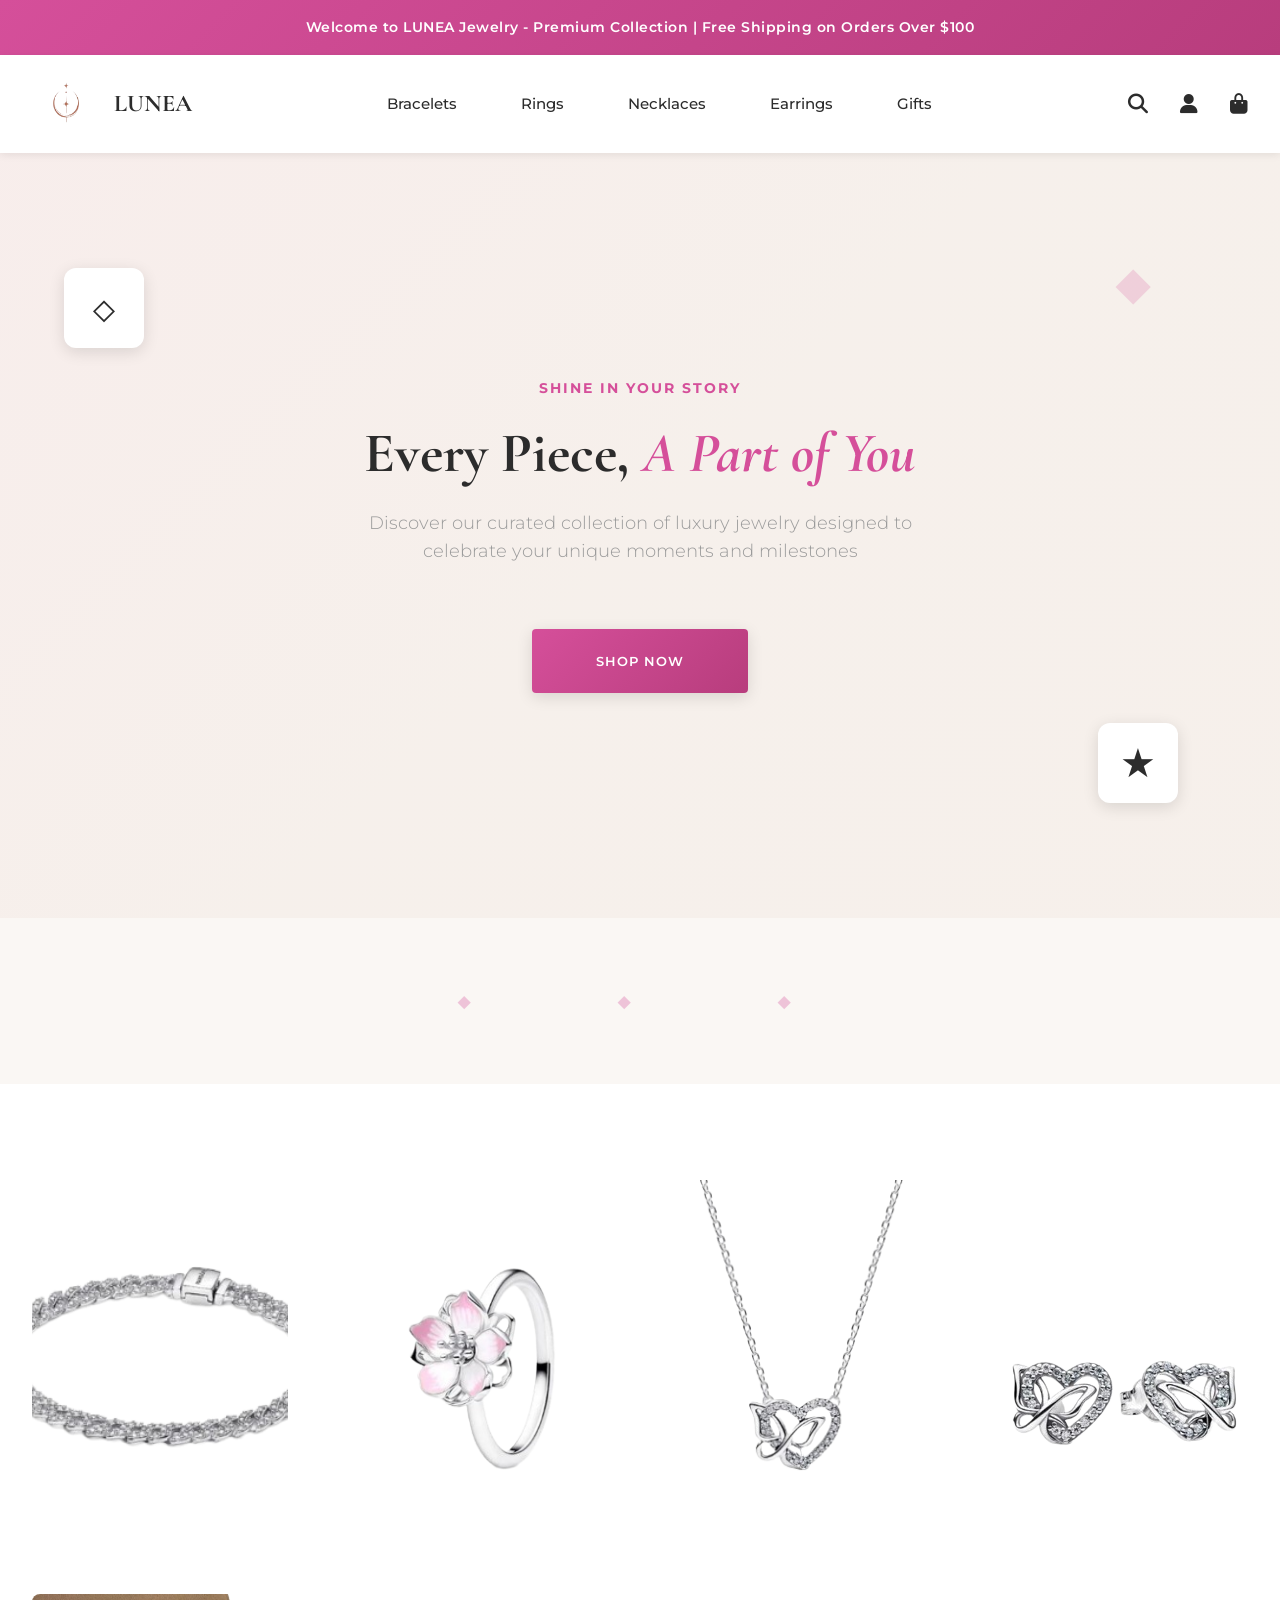
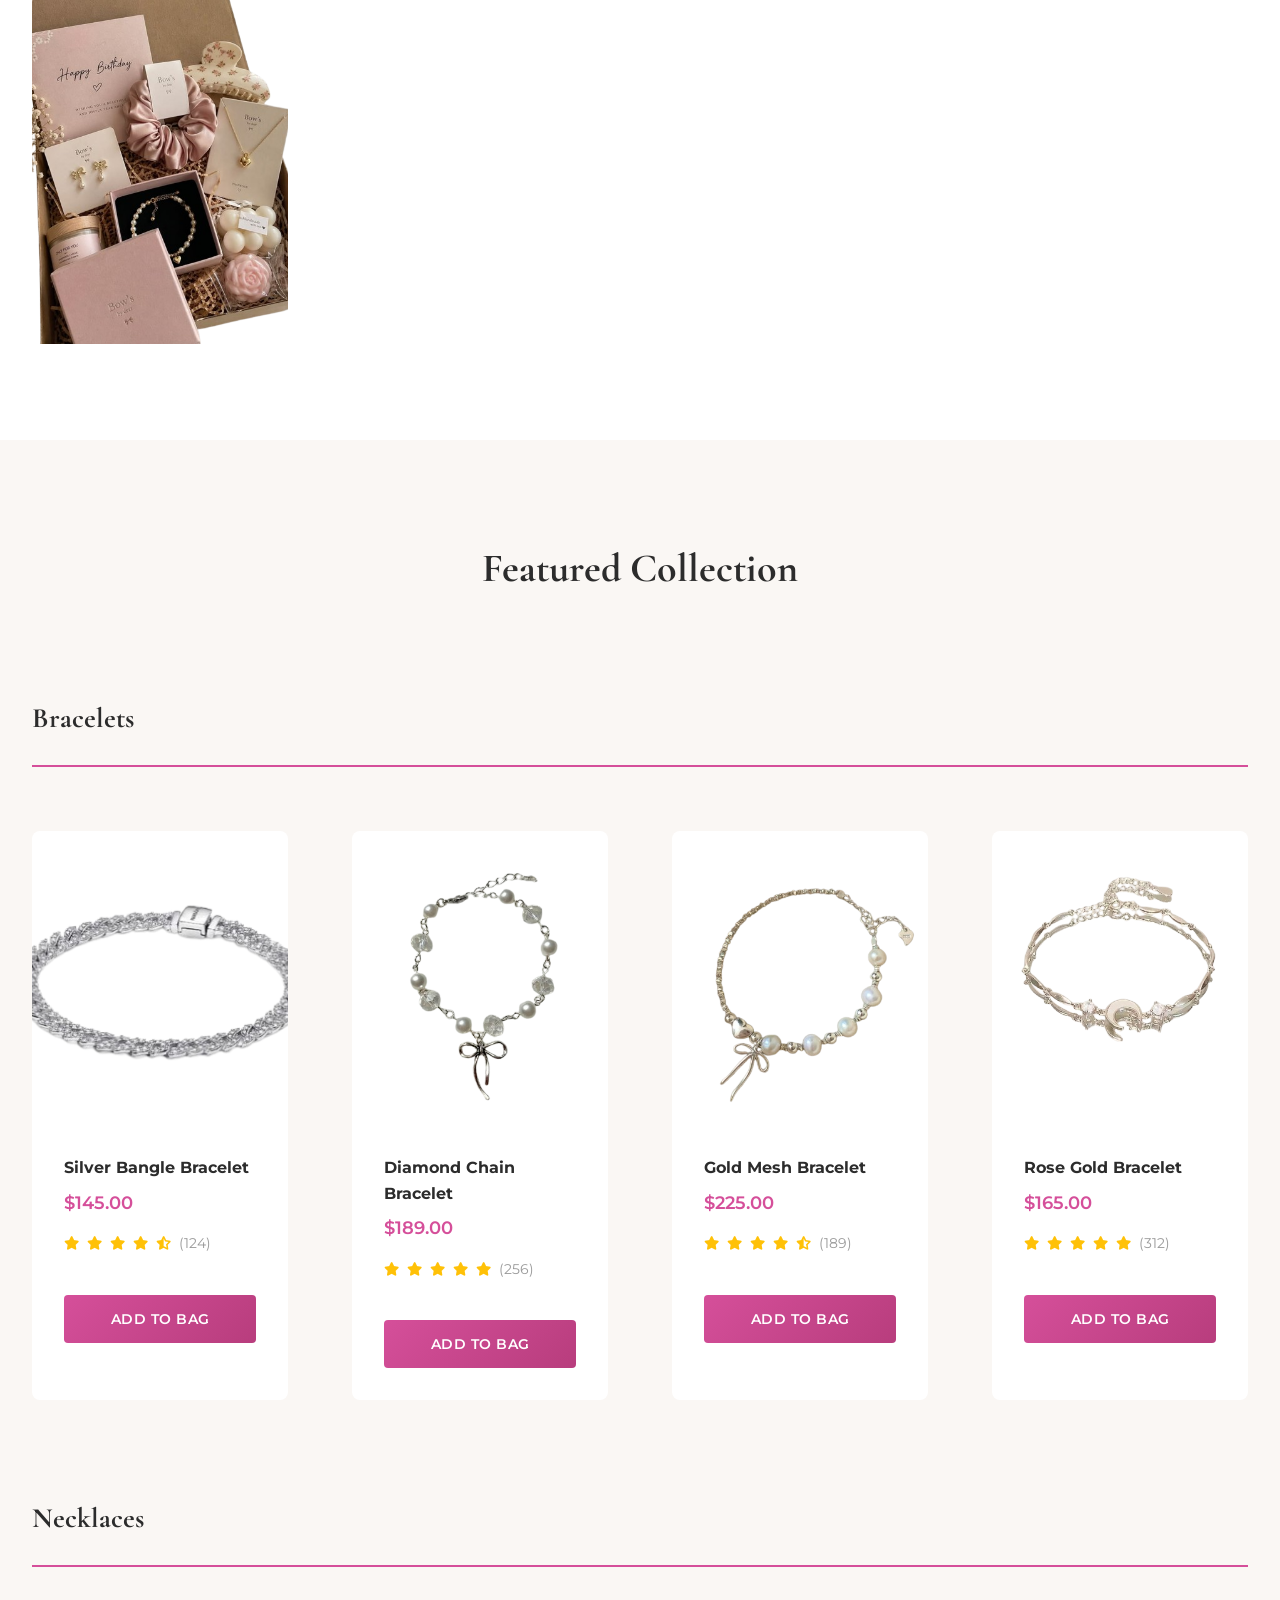
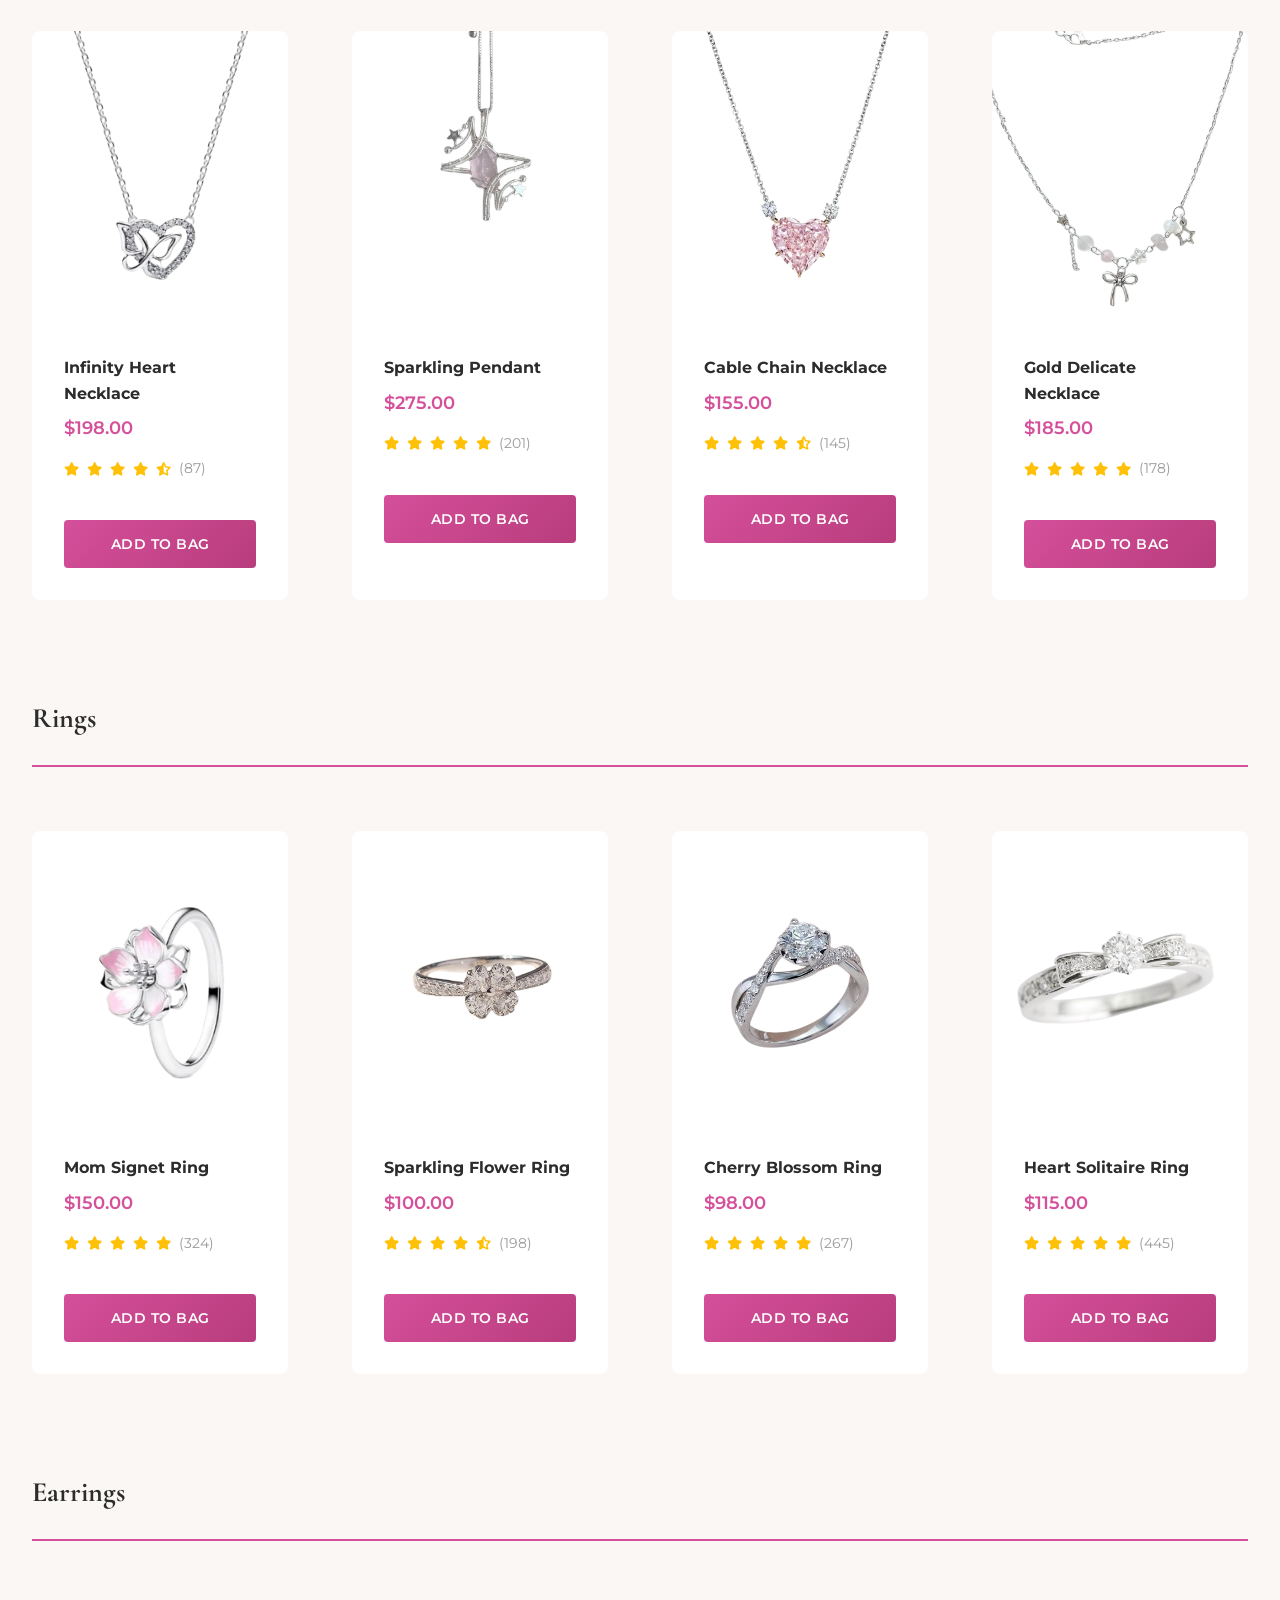
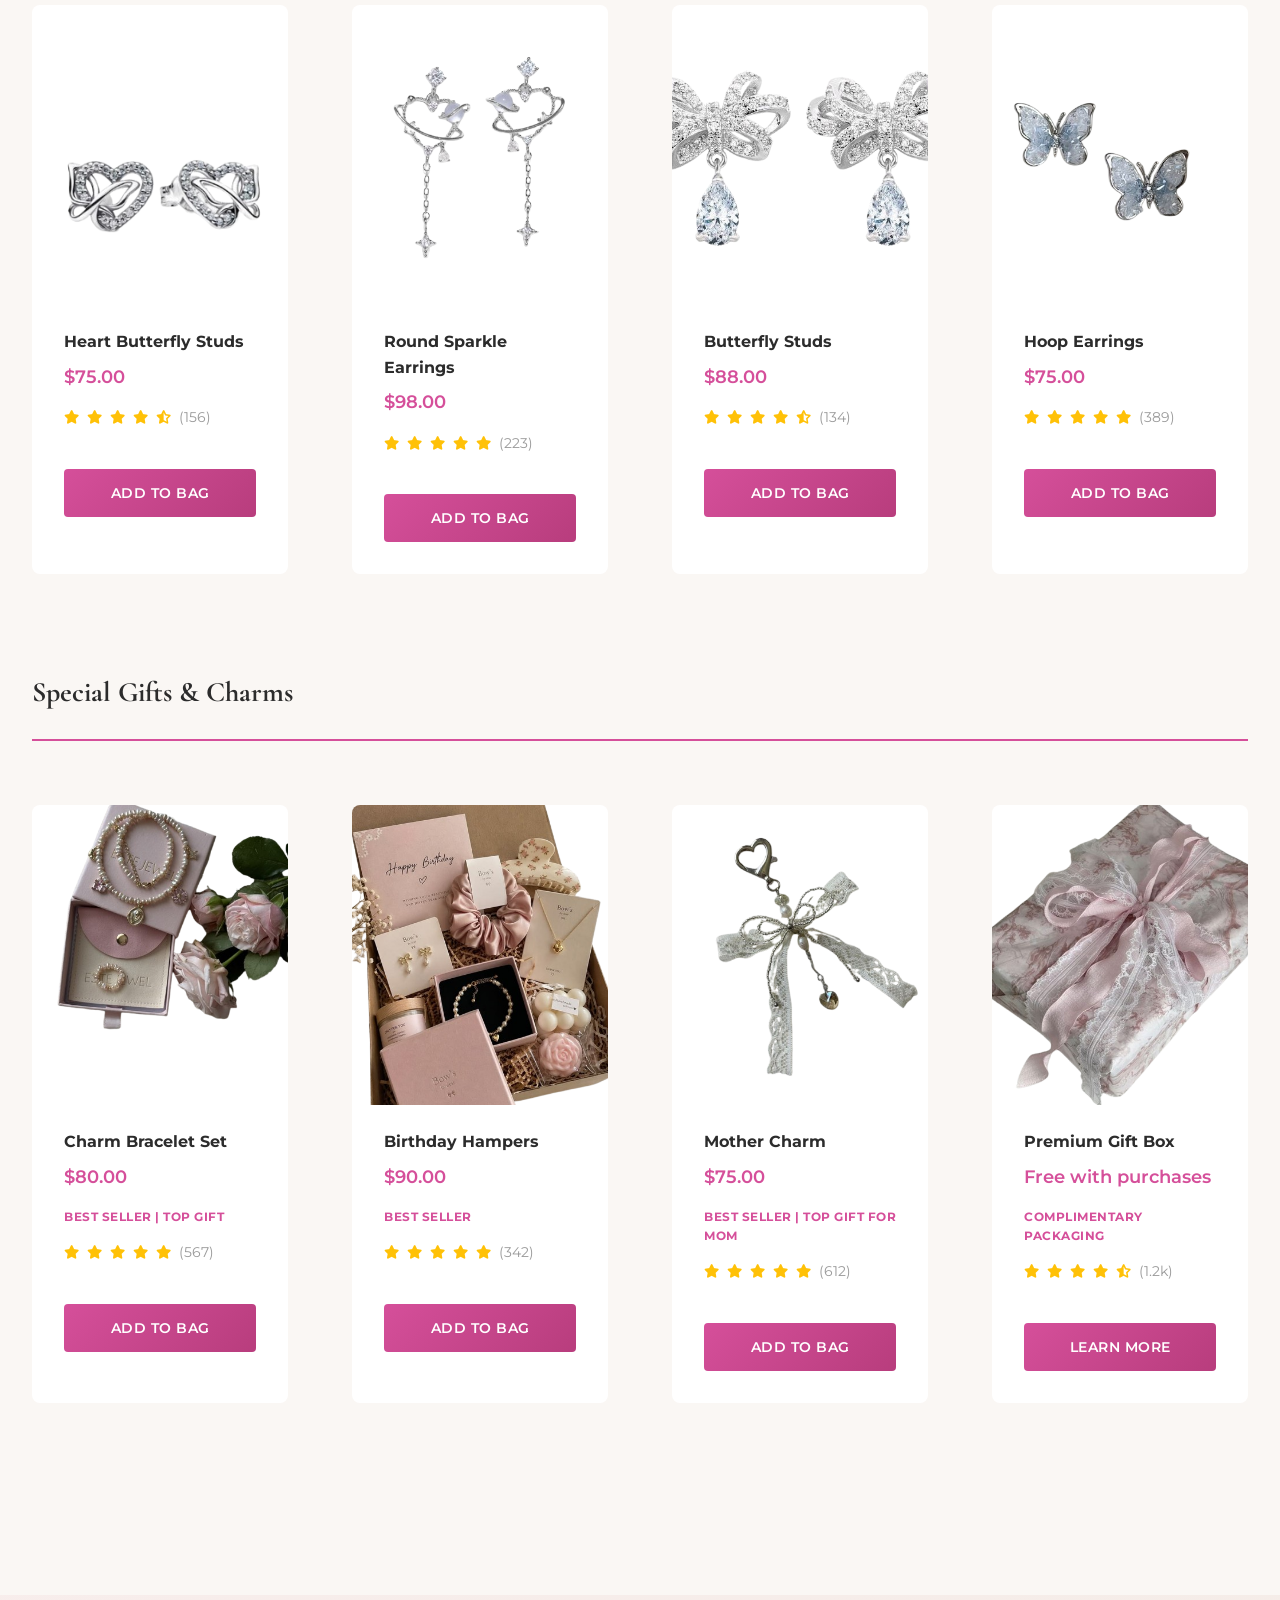
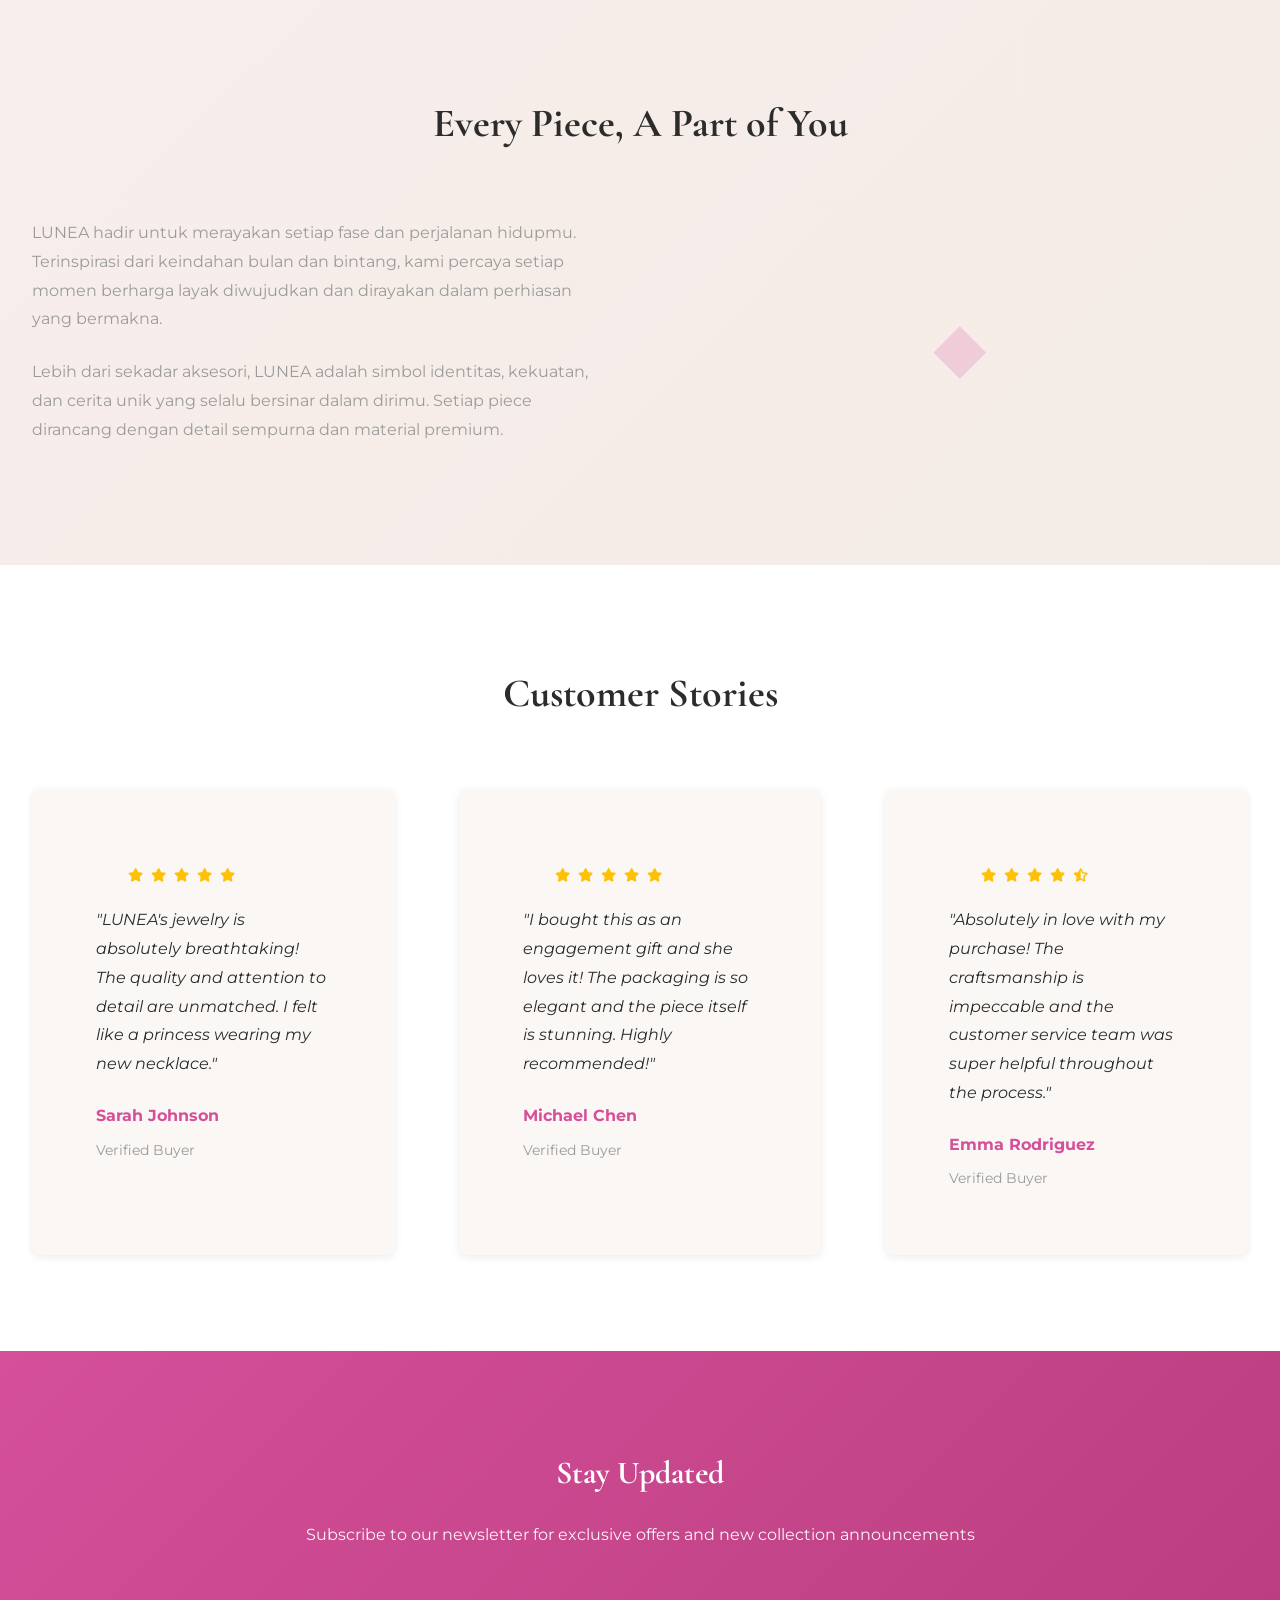
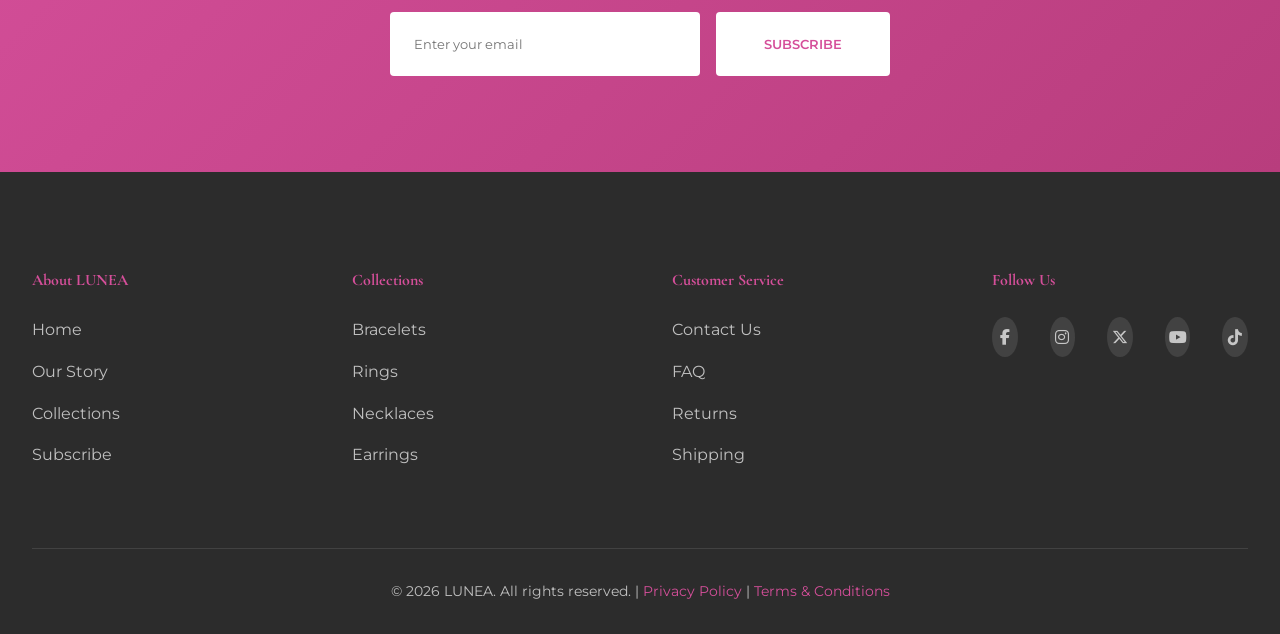
==== commit 95bf1d68: "update fe" ====
--- a/index.html
+++ b/index.html
@@ -34,11 +34,11 @@
 
             <!-- Desktop Navigation -->
             <div class="nav-links">
-                <a href="#bracelets">Bracelets</a>
-                <a href="#rings">Rings</a>
-                <a href="#necklaces">Necklaces</a>
-                <a href="#earrings">Earrings</a>
-                <a href="#gifts">Gifts</a>
+                <a href="#featured-bracelets">Bracelets</a>
+                <a href="#featured-rings">Rings</a>
+                <a href="#featured-necklaces">Necklaces</a>
+                <a href="#featured-earrings">Earrings</a>
+                <a href="#featured-gifts">Gifts</a>
             </div>
 
             <!-- Nav Icons -->
@@ -59,23 +59,23 @@
 
     <!-- Mobile Menu -->
     <nav class="mobile-menu" id="mobileMenu">
-        <a href="#bracelets" class="mobile-link">
+        <a href="#featured-bracelets" class="mobile-link">
             Bracelets
             <span class="plus">+</span>
         </a>
-        <a href="#rings" class="mobile-link">
+        <a href="#featured-rings" class="mobile-link">
             Rings
             <span class="plus">+</span>
         </a>
-        <a href="#necklaces" class="mobile-link">
+        <a href="#featured-necklaces" class="mobile-link">
             Necklaces
             <span class="plus">+</span>
         </a>
-        <a href="#earrings" class="mobile-link">
+        <a href="#featured-earrings" class="mobile-link">
             Earrings
             <span class="plus">+</span>
         </a>
-        <a href="#gifts" class="mobile-link">
+        <a href="#featured-gifts" class="mobile-link">
             Gifts
             <span class="plus">+</span>
         </a>
@@ -161,7 +161,7 @@
                 <!-- Gifts -->
                 <div class="category-card" id="gifts">
                     <div class="category-image">
-                        <img src="src/assets/images/bracelet.png" alt="Gifts">
+                        <img src="src/assets/images/birthday.png" alt="Gifts">
                     </div>
                     <div class="category-content">
                         <h2>Gifts</h2>
@@ -178,7 +178,7 @@
             <h2 class="section-heading">Featured Collection</h2>
 
             <!-- Bracelets Grid -->
-            <h3 class="collection-title">Bracelets</h3>
+            <h3 class="collection-title" id="featured-bracelets">Bracelets</h3>
             <div class="products-grid">
                 <div class="product-card">
                     <div class="product-image">
@@ -202,7 +202,7 @@
 
                 <div class="product-card">
                     <div class="product-image">
-                        <img src="src/assets/images/bracelet.png" alt="Diamond Chain Bracelet">
+                        <img src="src/assets/images/bracelet1.png" alt="Diamond Chain Bracelet">
                         <div class="product-overlay">
                             <button class="btn-overlay">Quick View</button>
                         </div>
@@ -222,7 +222,7 @@
 
                 <div class="product-card">
                     <div class="product-image">
-                        <img src="src/assets/images/bracelet.png" alt="Gold Mesh Bracelet">
+                        <img src="src/assets/images/bracelet2.png" alt="Gold Mesh Bracelet">
                         <div class="product-overlay">
                             <button class="btn-overlay">Quick View</button>
                         </div>
@@ -242,7 +242,7 @@
 
                 <div class="product-card">
                     <div class="product-image">
-                        <img src="src/assets/images/bracelet.png" alt="Rose Gold Bracelet">
+                        <img src="src/assets/images/bracelet3.png" alt="Rose Gold Bracelet">
                         <div class="product-overlay">
                             <button class="btn-overlay">Quick View</button>
                         </div>
@@ -262,7 +262,7 @@
             </div>
 
             <!-- Necklaces Grid -->
-            <h3 class="collection-title">Necklaces</h3>
+            <h3 class="collection-title" id="featured-necklaces">Necklaces</h3>
             <div class="products-grid">
                 <div class="product-card">
                     <div class="product-image">
@@ -286,7 +286,7 @@
 
                 <div class="product-card">
                     <div class="product-image">
-                        <img src="src/assets/images/necklace.png" alt="Sparkling Pendant Necklace">
+                        <img src="src/assets/images/necklace5.png" alt="Sparkling Pendant Necklace">
                         <div class="product-overlay">
                             <button class="btn-overlay">Quick View</button>
                         </div>
@@ -306,7 +306,7 @@
 
                 <div class="product-card">
                     <div class="product-image">
-                        <img src="src/assets/images/necklace.png" alt="Cable Chain Necklace">
+                        <img src="src/assets/images/necklace2.png" alt="Cable Chain Necklace">
                         <div class="product-overlay">
                             <button class="btn-overlay">Quick View</button>
                         </div>
@@ -326,7 +326,7 @@
 
                 <div class="product-card">
                     <div class="product-image">
-                        <img src="src/assets/images/necklace.png" alt="Gold Delicate Necklace">
+                        <img src="src/assets/images/necklace4.png" alt="Gold Delicate Necklace">
                         <div class="product-overlay">
                             <button class="btn-overlay">Quick View</button>
                         </div>
@@ -346,7 +346,7 @@
             </div>
 
             <!-- Rings Grid -->
-            <h3 class="collection-title">Rings</h3>
+            <h3 class="collection-title" id="featured-rings">Rings</h3>
             <div class="products-grid">
                 <div class="product-card">
                     <div class="product-image">
@@ -370,7 +370,7 @@
 
                 <div class="product-card">
                     <div class="product-image">
-                        <img src="src/assets/images/ring.png" alt="Sparkling Flower Ring">
+                        <img src="src/assets/images/ring1.png" alt="Sparkling Flower Ring">
                         <div class="product-overlay">
                             <button class="btn-overlay">Quick View</button>
                         </div>
@@ -390,7 +390,7 @@
 
                 <div class="product-card">
                     <div class="product-image">
-                        <img src="src/assets/images/ring.png" alt="Cherry Blossom Ring">
+                        <img src="src/assets/images/ring2.png" alt="Cherry Blossom Ring">
                         <div class="product-overlay">
                             <button class="btn-overlay">Quick View</button>
                         </div>
@@ -410,7 +410,7 @@
 
                 <div class="product-card">
                     <div class="product-image">
-                        <img src="src/assets/images/ring.png" alt="Heart Solitaire Ring">
+                        <img src="src/assets/images/ring3.png" alt="Heart Solitaire Ring">
                         <div class="product-overlay">
                             <button class="btn-overlay">Quick View</button>
                         </div>
@@ -430,7 +430,7 @@
             </div>
 
             <!-- Earrings Grid -->
-            <h3 class="collection-title">Earrings</h3>
+            <h3 class="collection-title" id="featured-earrings">Earrings</h3>
             <div class="products-grid">
                 <div class="product-card">
                     <div class="product-image">
@@ -454,7 +454,7 @@
 
                 <div class="product-card">
                     <div class="product-image">
-                        <img src="src/assets/images/earring.png" alt="Round Sparkle Earrings">
+                        <img src="src/assets/images/earring1.png" alt="Round Sparkle Earrings">
                         <div class="product-overlay">
                             <button class="btn-overlay">Quick View</button>
                         </div>
@@ -474,7 +474,7 @@
 
                 <div class="product-card">
                     <div class="product-image">
-                        <img src="src/assets/images/earring.png" alt="Butterfly Studs">
+                        <img src="src/assets/images/earring2.png" alt="Butterfly Studs">
                         <div class="product-overlay">
                             <button class="btn-overlay">Quick View</button>
                         </div>
@@ -494,7 +494,7 @@
 
                 <div class="product-card">
                     <div class="product-image">
-                        <img src="src/assets/images/earring.png" alt="Hoop Earrings">
+                        <img src="src/assets/images/earring3.png" alt="Hoop Earrings">
                         <div class="product-overlay">
                             <button class="btn-overlay">Quick View</button>
                         </div>
@@ -514,11 +514,11 @@
             </div>
 
             <!-- Gifts Grid -->
-            <h3 class="collection-title">Special Gifts & Charms</h3>
+            <h3 class="collection-title" id="featured-gifts">Special Gifts & Charms</h3>
             <div class="products-grid">
                 <div class="product-card">
                     <div class="product-image">
-                        <img src="src/assets/images/bracelet.png" alt="Charm Bracelet Set">
+                        <img src="src/assets/images/setbracelet.png" alt="Charm Bracelet Set">
                         <div class="product-overlay">
                             <button class="btn-overlay">Quick View</button>
                         </div>
@@ -539,12 +539,12 @@
 
                 <div class="product-card">
                     <div class="product-image">
-                        <img src="src/assets/images/bracelet.png" alt="Birthday Charm">
-                        <div class="product-overlay">
-                            <button class="btn-overlay">Quick View</button>
-                        </div>
-                    </div>
-                    <h3>Birthday Charm</h3>
+                        <img src="src/assets/images/birthday.png" alt="Birthday Charm">
+                        <div class="product-overlay">
+                            <button class="btn-overlay">Quick View</button>
+                        </div>
+                    </div>
+                    <h3>Birthday Hampers</h3>
                     <p class="price">$90.00</p>
                     <p class="tag">BEST SELLER</p>
                     <div class="rating">
@@ -560,7 +560,7 @@
 
                 <div class="product-card">
                     <div class="product-image">
-                        <img src="src/assets/images/bracelet.png" alt="Mother Charm">
+                        <img src="src/assets/images/charm3.png" alt="Mother Charm">
                         <div class="product-overlay">
                             <button class="btn-overlay">Quick View</button>
                         </div>
@@ -581,7 +581,7 @@
 
                 <div class="product-card">
                     <div class="product-image">
-                        <img src="src/assets/images/bracelet.png" alt="Premium Gift Box">
+                        <img src="src/assets/images/box.png" alt="Premium Gift Box">
                         <div class="product-overlay">
                             <button class="btn-overlay">Quick View</button>
                         </div>
